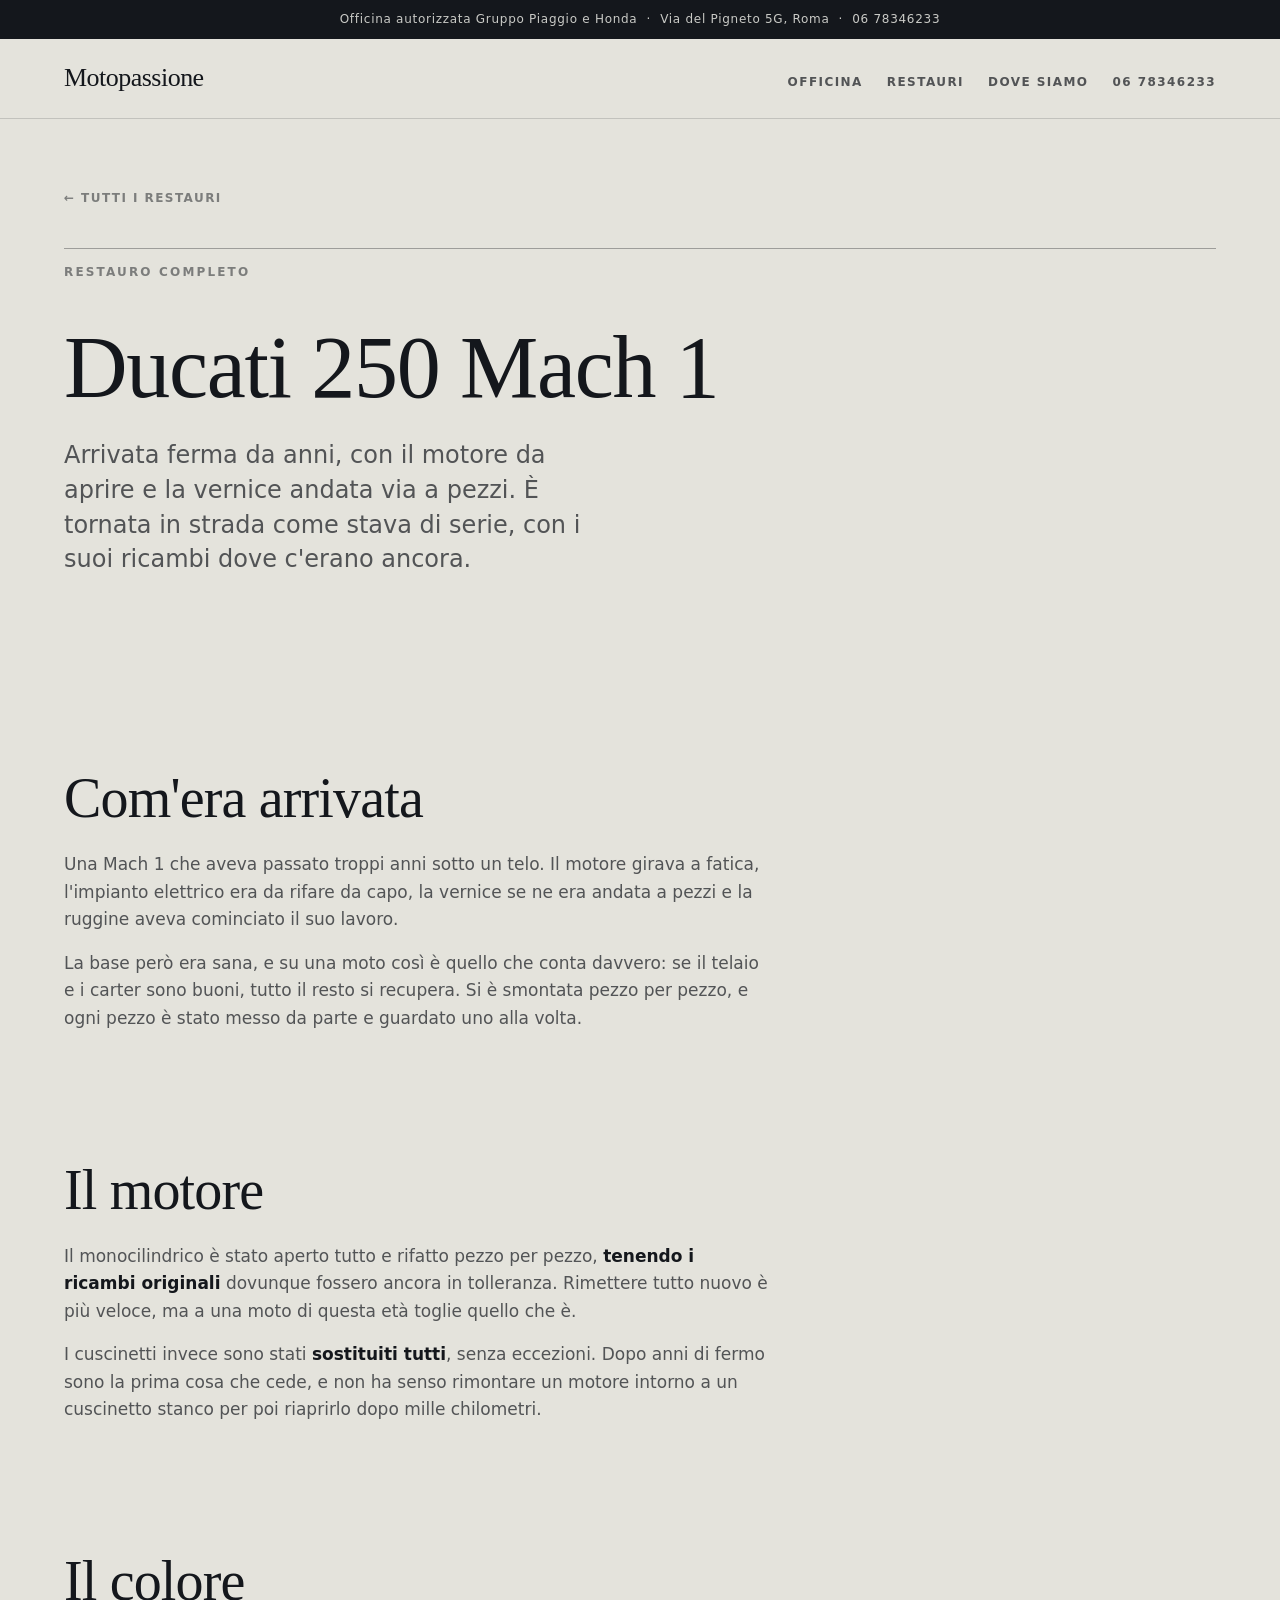
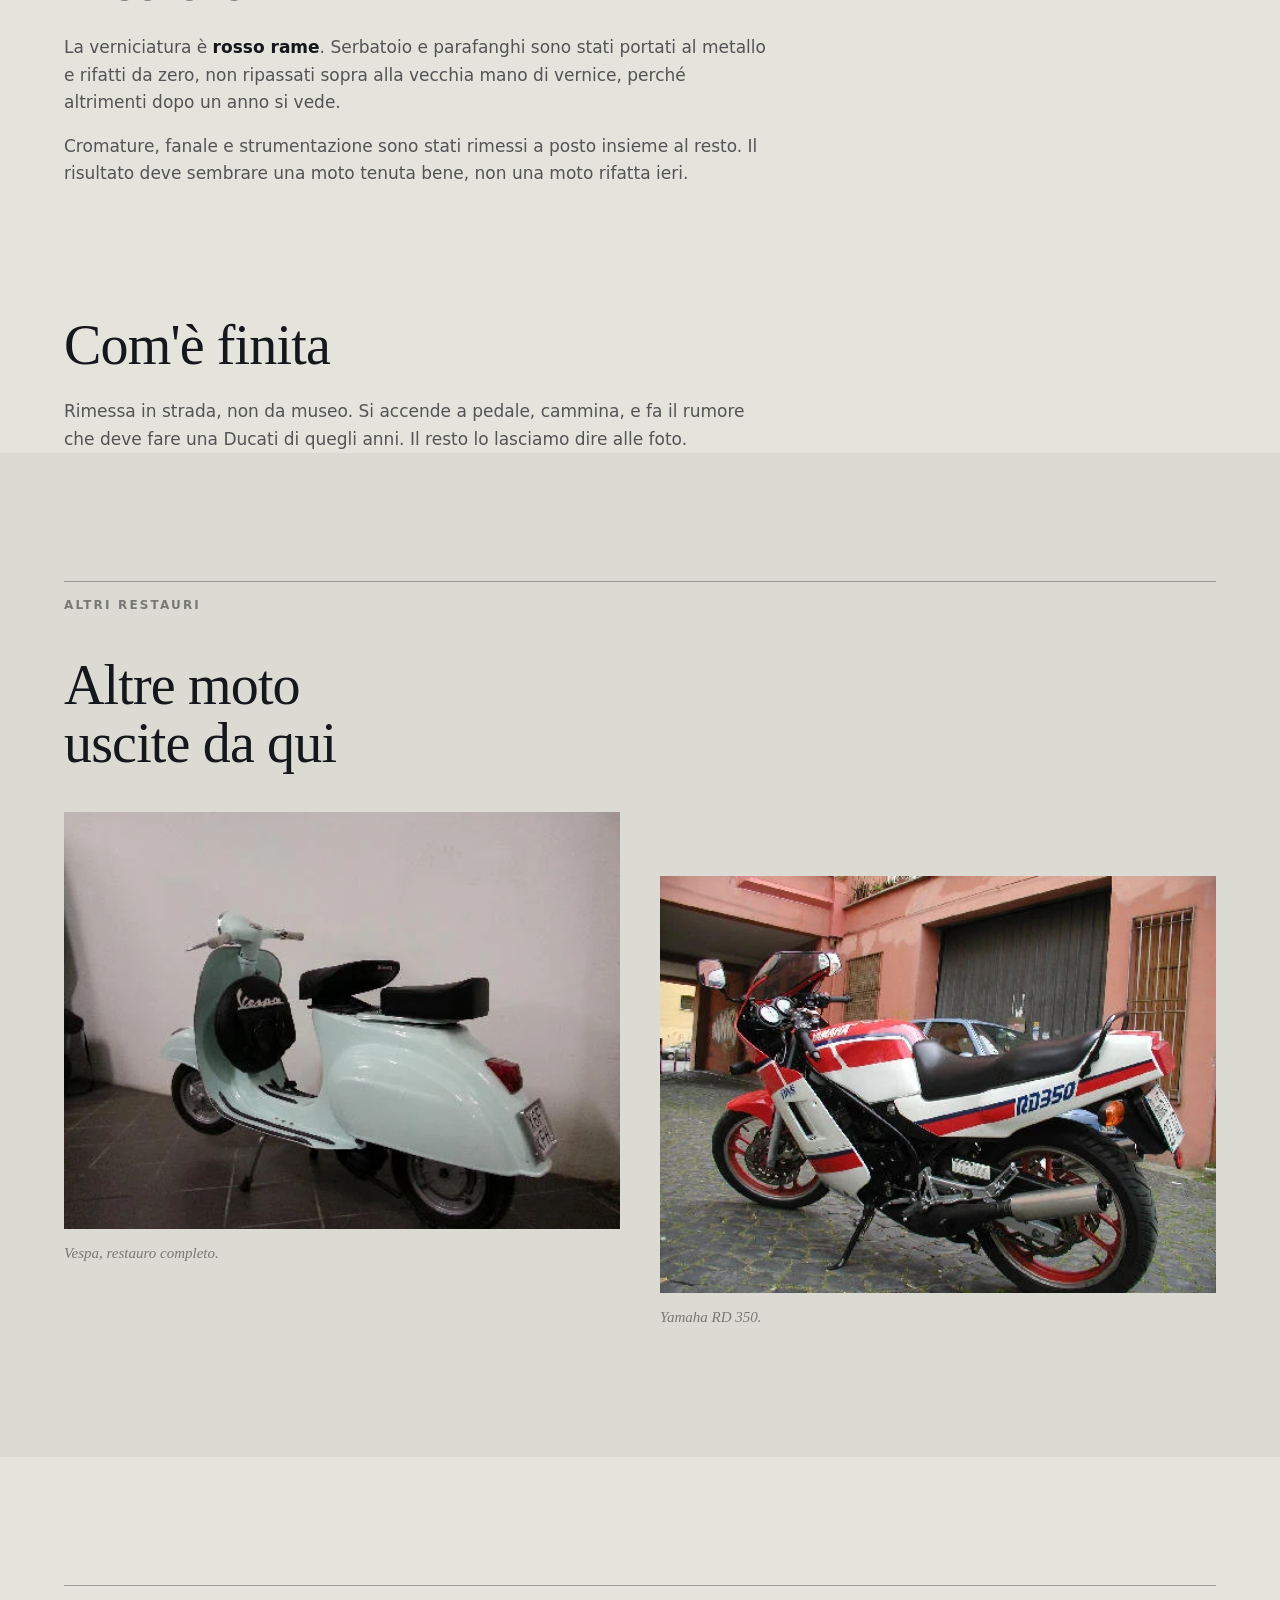
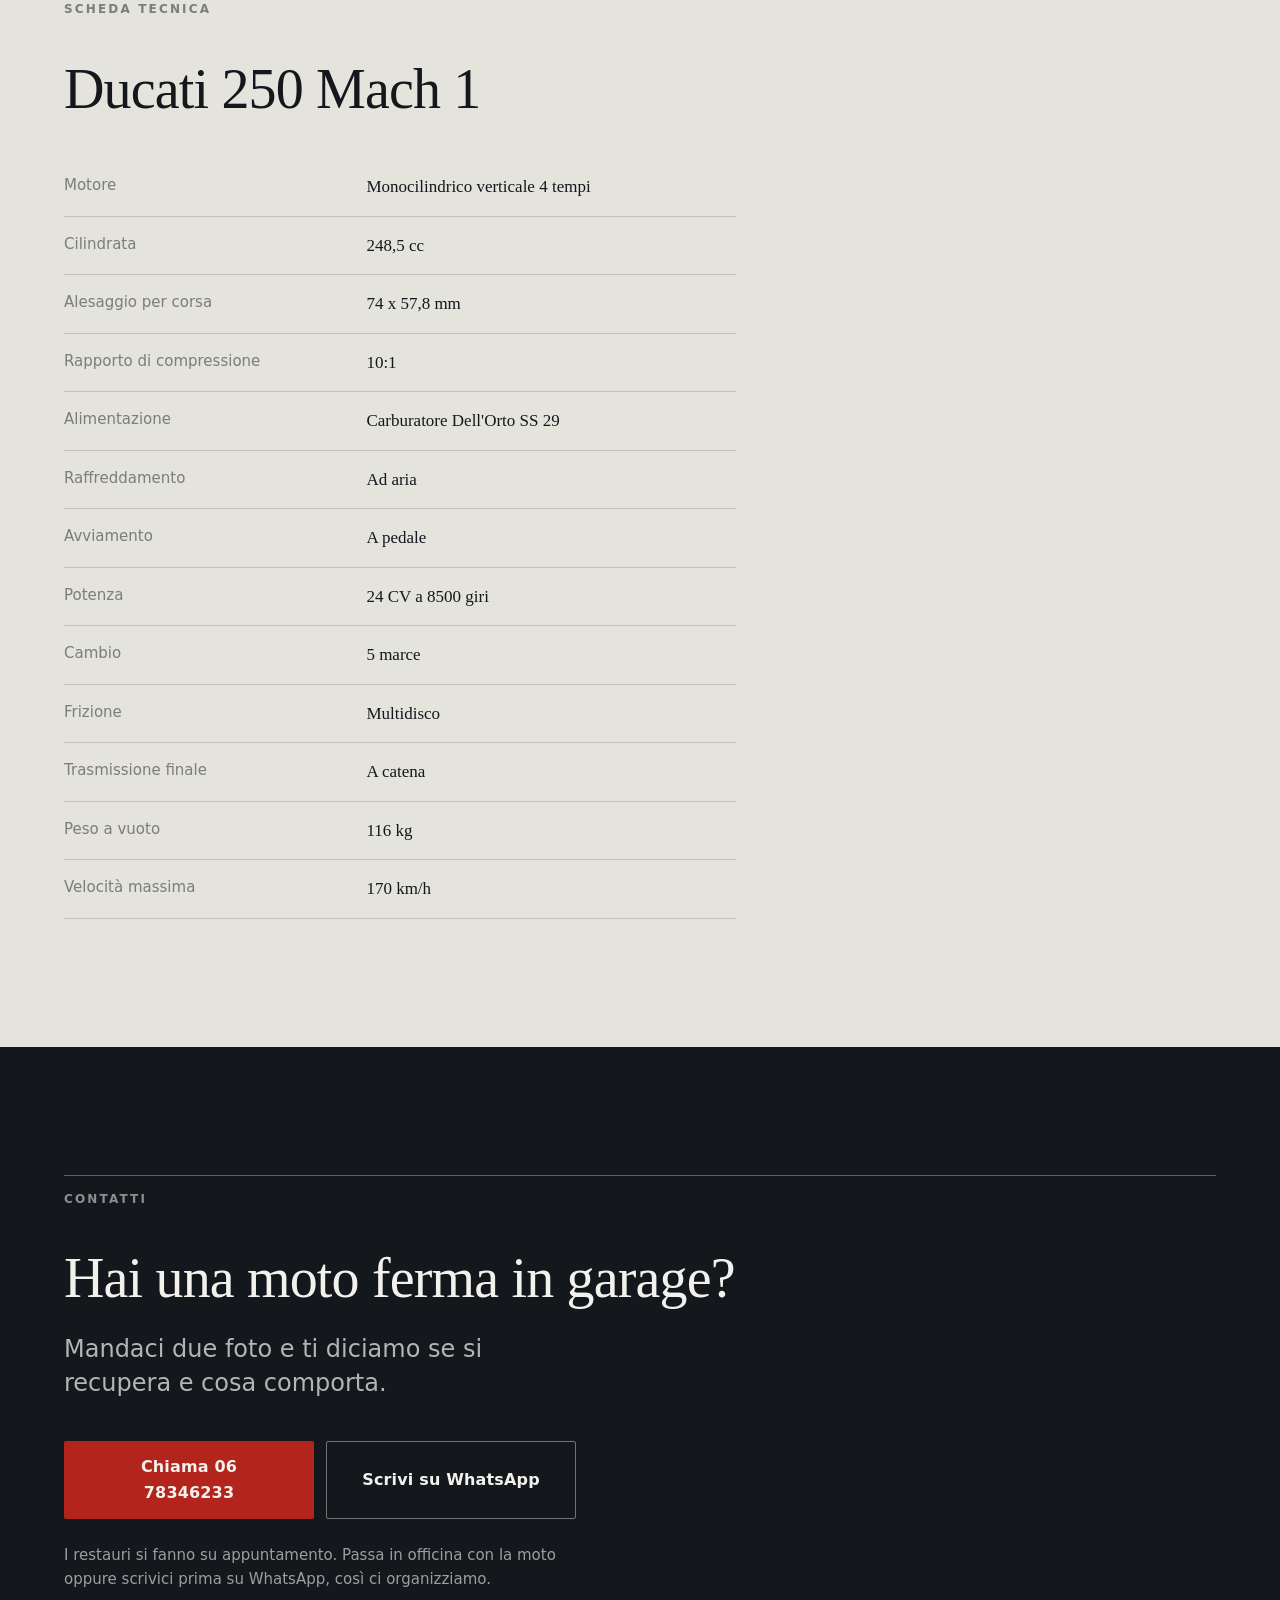
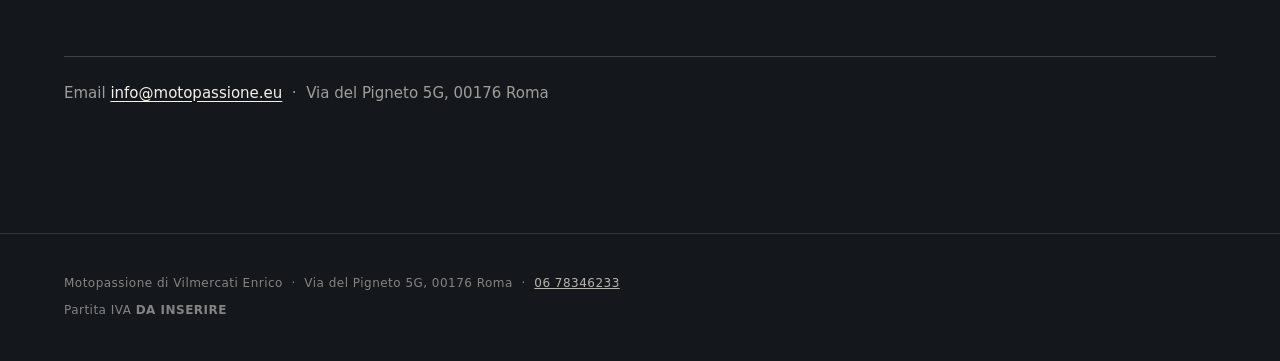
==== restauri/ducati-250-match1.html @ 59b384ed "Sito Motopassione: pagina principale e primo restauro Sostituisce il vecchio motopassione.eu. HTML e" ====
<!DOCTYPE html>
<html lang="it">
<!--
     ====================================================================
     PAGINA DI UN RESTAURO

     Per aggiungerne un'altra (Benelli 125 Sport, Yamaha RD 350, Vespa 50,
     Corsarino 50) si duplica questo file dentro la cartella restauri/,
     gli si dà un nome tipo benelli-125-sport.html, e si cambia solo:

       1. title, meta description e canonical qui sotto nella testa
       2. il nome della moto nel titolo h1 e nell'etichetta
       3. i testi dei capitoli
       4. i nomi dei file delle foto e i loro alt
       5. le righe della scheda tecnica in fondo
       6. il JSON-LD in fondo (nome e indirizzo della pagina)

     Struttura e stile non si toccano: sta tutto in ../style.css.
     Poi si aggiunge il link alla nuova pagina dentro index.html,
     nella sezione "Restauro moto d'epoca".
     ====================================================================
-->
<head>
<meta charset="utf-8">
<meta name="viewport" content="width=device-width, initial-scale=1">

<title>Restauro Ducati 250 Mach 1 | Motopassione Roma</title>
<meta name="description" content="Il restauro completo di una Ducati 250 Mach 1: motore rifatto con i ricambi originali, tutti i cuscinetti sostituiti, verniciatura rosso rame. Restauro moto d'epoca a Roma, al Pigneto.">

<link rel="canonical" href="https://motopassione.eu/restauri/ducati-250-match1.html">
<meta name="theme-color" content="#14171c">

<meta property="og:type" content="article">
<meta property="og:locale" content="it_IT">
<meta property="og:site_name" content="Motopassione">
<meta property="og:title" content="Restauro Ducati 250 Mach 1">
<meta property="og:description" content="Motore rifatto con i ricambi originali, tutti i cuscinetti sostituiti, verniciatura rosso rame. Restauro moto d'epoca a Roma.">
<meta property="og:url" content="https://motopassione.eu/restauri/ducati-250-match1.html">
<meta property="og:image" content="https://motopassione.eu/img/ducati-250-mach1-completa.webp">
<meta name="twitter:card" content="summary_large_image">

<link rel="stylesheet" href="../style.css">
</head>

<body>

<a class="salta" href="#contenuto">Vai al contenuto</a>

<div class="fascia">
  <span class="estesa">Officina autorizzata Gruppo Piaggio e Honda &nbsp;&middot;&nbsp; </span>Via del Pigneto 5G, Roma &nbsp;&middot;&nbsp; <a href="tel:+390678346233">06 78346233</a>
</div>

<header class="testata">
  <div class="wrap">
    <a class="marchio" href="../index.html">Motopassione</a>
    <nav class="nav" aria-label="Navigazione principale">
      <a class="nav-officina" href="../index.html#officina">Officina</a>
      <a href="../index.html#restauro">Restauri</a>
      <a href="../index.html#dove">Dove siamo</a>
      <a class="nav-tel" href="tel:+390678346233">06 78346233</a>
    </nav>
  </div>
</header>

<main id="contenuto">

  <!-- =================================================================
       APERTURA
       ================================================================= -->
  <div class="wrap restauro-testata">
    <a class="torna" href="../index.html#restauro">&larr; Tutti i restauri</a>
    <p class="etichetta">Restauro completo</p>
    <h1>Ducati 250 Mach 1</h1>
    <p class="lead dopo-titolo">Arrivata ferma da anni, con il motore da aprire e la vernice andata via a pezzi. È tornata in strada come stava di serie, con i suoi ricambi dove c'erano ancora.</p>
  </div>

  <!-- POSTO PER LA FOTO DI APERTURA DELLA DUCATI.
       Quando arriva lo scatto della moto finita, salvarlo come
       img/ducati-250-mach1-completa.webp e togliere i commenti qui sotto.

  <figure class="foto-piena">
    <img src="../img/ducati-250-mach1-completa.webp"
         width="1600" height="1067"
         alt="Ducati 250 Mach 1 restaurata, verniciata rosso rame, vista di tre quarti"
         fetchpriority="high" decoding="async">
  </figure>
  -->


  <!-- POSTO PER IL PRIMA E DOPO DELLA DUCATI.
       Servono due foto, img/ducati-250-mach1-prima-1.webp e
       img/ducati-250-mach1-lato.webp. Poi si tolgono i commenti.

  <!-- =================================================================
       PRIMA E DOPO
       ================================================================= - ->
  <section class="sezione">
    <div class="wrap">

      <p class="etichetta">Prima e dopo</p>

      <div class="confronto">
        <figure>
          <img src="../img/ducati-250-mach1-prima-1.webp"
               width="1200" height="900"
               alt="La Ducati 250 Mach 1 come è arrivata in officina, sporca e senza vernice"
               loading="lazy" decoding="async">
          <figcaption>Come è arrivata</figcaption>
        </figure>
        <figure>
          <img src="../img/ducati-250-mach1-lato.webp"
               width="1200" height="900"
               alt="La Ducati 250 Mach 1 restaurata, vista di lato"
               loading="lazy" decoding="async">
          <figcaption>Come è tornata</figcaption>
        </figure>
      </div>

    </div>
  </section>


  -->


  <!-- =================================================================
       CAPITOLI DEL RACCONTO
       Ogni capitolo è un titolo, due paragrafi e le foto.
       Se ne aggiungono e si tolgono liberamente.
       ================================================================= -->

  <section class="capitolo">
    <div class="wrap">
      <h2>Com'era arrivata</h2>
      <div class="prosa misura-l dopo-titolo">
        <p>Una Mach 1 che aveva passato troppi anni sotto un telo. Il motore girava a fatica, l'impianto elettrico era da rifare da capo, la vernice se ne era andata a pezzi e la ruggine aveva cominciato il suo lavoro.</p>
        <p>La base però era sana, e su una moto così è quello che conta davvero: se il telaio e i carter sono buoni, tutto il resto si recupera. Si è smontata pezzo per pezzo, e ogni pezzo è stato messo da parte e guardato uno alla volta.</p>
      </div>

      <!-- Qui vanno due foto dello smontaggio, quando ci sono:
           img/ducati-250-mach1-prima-2.webp e
           img/ducati-250-mach1-motore-smontato.webp -->
    </div>
  </section>


  <section class="capitolo">
    <div class="wrap">
      <h2>Il motore</h2>
      <div class="prosa misura-l dopo-titolo">
        <p>Il monocilindrico è stato aperto tutto e rifatto pezzo per pezzo, <strong>tenendo i ricambi originali</strong> dovunque fossero ancora in tolleranza. Rimettere tutto nuovo è più veloce, ma a una moto di questa età toglie quello che è.</p>
        <p>I cuscinetti invece sono stati <strong>sostituiti tutti</strong>, senza eccezioni. Dopo anni di fermo sono la prima cosa che cede, e non ha senso rimontare un motore intorno a un cuscinetto stanco per poi riaprirlo dopo mille chilometri.</p>
      </div>
    </div>

    <!-- Qui va la foto del motore rimontato:
         img/ducati-250-mach1-motore.webp -->
  </section>


  <section class="capitolo">
    <div class="wrap">
      <h2>Il colore</h2>
      <div class="prosa misura-l dopo-titolo">
        <p>La verniciatura è <strong>rosso rame</strong>. Serbatoio e parafanghi sono stati portati al metallo e rifatti da zero, non ripassati sopra alla vecchia mano di vernice, perché altrimenti dopo un anno si vede.</p>
        <p>Cromature, fanale e strumentazione sono stati rimessi a posto insieme al resto. Il risultato deve sembrare una moto tenuta bene, non una moto rifatta ieri.</p>
      </div>

      <!-- Qui vanno le foto del serbatoio e del fanale:
           img/ducati-250-mach1-serbatoio.webp e
           img/ducati-250-mach1-dettaglio.webp -->
    </div>
  </section>


  <section class="capitolo">
    <div class="wrap">
      <h2>Com'è finita</h2>
      <div class="prosa misura-l dopo-titolo">
        <p>Rimessa in strada, non da museo. Si accende a pedale, cammina, e fa il rumore che deve fare una Ducati di quegli anni. Il resto lo lasciamo dire alle foto.</p>
      </div>
    </div>
  </section>


  <!-- =================================================================
       ALTRI RESTAURI
       Foto vere di altri lavori usciti dall'officina. Quando le pagine
       degli altri restauri esistono, basta linkare le foto.
       ================================================================= -->
  <section class="sezione sezione-alta">
    <div class="wrap">

      <p class="etichetta">Altri restauri</p>
      <h2>Altre moto<br>uscite da qui</h2>

      <div class="coppia">
        <figure>
          <img src="../img/vespa-restaurata.webp"
               width="480" height="360"
               alt="Vespa d'epoca restaurata, verniciata verde chiaro"
               loading="lazy" decoding="async">
          <figcaption class="didascalia">Vespa, restauro completo.</figcaption>
        </figure>
        <figure>
          <img src="../img/yamaha-rd-350.webp"
               width="480" height="360"
               alt="Yamaha RD 350 con la livrea rossa e bianca, parcheggiata davanti all'officina"
               loading="lazy" decoding="async">
          <figcaption class="didascalia">Yamaha RD 350.</figcaption>
        </figure>
      </div>

    </div>
  </section>


  <!-- =================================================================
       SCHEDA TECNICA
       Va in fondo apposta: prima si guardano le foto e si legge il lavoro.
       ================================================================= -->
  <section class="sezione">
    <div class="wrap">

      <p class="etichetta">Scheda tecnica</p>
      <h2>Ducati 250 Mach 1</h2>

      <table class="scheda">
        <tbody>
          <tr><th scope="row">Motore</th>                  <td>Monocilindrico verticale 4 tempi</td></tr>
          <tr><th scope="row">Cilindrata</th>              <td>248,5 cc</td></tr>
          <tr><th scope="row">Alesaggio per corsa</th>     <td>74 x 57,8 mm</td></tr>
          <tr><th scope="row">Rapporto di compressione</th><td>10:1</td></tr>
          <tr><th scope="row">Alimentazione</th>           <td>Carburatore Dell'Orto SS 29</td></tr>
          <tr><th scope="row">Raffreddamento</th>          <td>Ad aria</td></tr>
          <tr><th scope="row">Avviamento</th>              <td>A pedale</td></tr>
          <tr><th scope="row">Potenza</th>                 <td>24 CV a 8500 giri</td></tr>
          <tr><th scope="row">Cambio</th>                  <td>5 marce</td></tr>
          <tr><th scope="row">Frizione</th>                <td>Multidisco</td></tr>
          <tr><th scope="row">Trasmissione finale</th>     <td>A catena</td></tr>
          <tr><th scope="row">Peso a vuoto</th>            <td>116 kg</td></tr>
          <tr><th scope="row">Velocità massima</th>        <td>170 km/h</td></tr>
        </tbody>
      </table>

    </div>
  </section>


  <!-- =================================================================
       CONTATTI
       ================================================================= -->
  <section class="sezione contatti su-scuro">
    <div class="wrap">

      <p class="etichetta">Contatti</p>
      <h2>Hai una moto ferma in garage?</h2>
      <p class="lead dopo-titolo">Mandaci due foto e ti diciamo se si recupera e cosa comporta.</p>

      <div class="bottoni">
        <a class="btn btn-rosso" href="tel:+390678346233">Chiama 06 78346233</a>
        <a class="btn btn-linea" href="https://wa.me/393802871500?text=Ciao%2C%20vi%20scrivo%20per%20un%20restauro." target="_blank" rel="noopener">Scrivi su WhatsApp</a>
      </div>

      <p class="sottotesto">I restauri si fanno su appuntamento. Passa in officina con la moto oppure scrivici prima su WhatsApp, così ci organizziamo.</p>

      <p class="altri-contatti">
        Email <a href="mailto:info@motopassione.eu">info@motopassione.eu</a>
        &nbsp;&middot;&nbsp;
        Via del Pigneto 5G, 00176 Roma
      </p>

    </div>
  </section>

</main>


<footer class="piede">
  <div class="wrap">
    <p>Motopassione di Vilmercati Enrico &nbsp;&middot;&nbsp; Via del Pigneto 5G, 00176 Roma &nbsp;&middot;&nbsp; <a href="tel:+390678346233">06 78346233</a></p>
    <!-- SEGNAPOSTO: inserire la partita IVA reale -->
    <p>Partita IVA <strong>DA INSERIRE</strong></p>
  </div>
</footer>


<div class="barra-contatti">
  <a class="b-chiama" href="tel:+390678346233">Chiama</a>
  <a class="b-wa" href="https://wa.me/393802871500?text=Ciao%2C%20vi%20scrivo%20per%20un%20restauro." target="_blank" rel="noopener">WhatsApp</a>
</div>


<script type="application/ld+json">
{
  "@context": "https://schema.org",
  "@type": "BreadcrumbList",
  "itemListElement": [
    { "@type": "ListItem", "position": 1, "name": "Motopassione", "item": "https://motopassione.eu/" },
    { "@type": "ListItem", "position": 2, "name": "Restauri", "item": "https://motopassione.eu/#restauro" },
    { "@type": "ListItem", "position": 3, "name": "Ducati 250 Mach 1" }
  ]
}
</script>

<script type="application/ld+json">
{
  "@context": "https://schema.org",
  "@type": "Article",
  "headline": "Restauro Ducati 250 Mach 1",
  "description": "Il restauro completo di una Ducati 250 Mach 1: motore rifatto con i ricambi originali, tutti i cuscinetti sostituiti, verniciatura rosso rame.",
  "image": "https://motopassione.eu/img/ducati-250-mach1-completa.webp",
  "mainEntityOfPage": "https://motopassione.eu/restauri/ducati-250-match1.html",
  "author": {
    "@type": "Organization",
    "name": "Motopassione",
    "@id": "https://motopassione.eu/#officina"
  },
  "publisher": {
    "@type": "Organization",
    "name": "Motopassione",
    "@id": "https://motopassione.eu/#officina"
  }
}
</script>

</body>
</html>
---- style.css ----
/* =========================================================================
   Motopassione - foglio di stile unico
   Officina moto, via del Pigneto 5G, Roma

   Impostazione grafica: fondo carta, inchiostro scuro, titoli in graziato,
   un solo rosso usato con parsimonia. Le foto comandano, il testo sta
   composto sotto. Righine sottili al posto delle cornici.

   Indice:
     1.  Variabili                       <- si cambia quasi tutto da qui
     2.  Base
     3.  Tipografia
     4.  Impaginazione
     5.  Fascia informativa e testata
     6.  Pulsanti e barra contatti
     7.  Apertura
     8.  Cosa facciamo
     9.  Restauro e foto
    10.  Dal 1983
    11.  Dove siamo
    12.  Contatti (blocco scuro)
    13.  Piede pagina
    14.  Pagina restauro
    15.  Segnaposto e utilita

   Mobile first: le regole base valgono per il telefono, i @media
   aggiungono roba solo dagli schermi larghi in su.
   ========================================================================= */


/* =========================================================================
   1. VARIABILI
   ========================================================================= */

:root {

  /* --- colori ---------------------------------------------------------- */
  --carta:        #e4e3dc;              /* fondo pagina, carta calda */
  --carta-2:      #dcdbd3;              /* fondo delle sezioni staccate */
  --carta-viva:   #f2f1ec;              /* testo chiaro sui fondi scuri */
  --inchiostro:   #14171c;              /* nero morbido, non nero pieno */
  --ink-70:       rgba(20, 23, 28, 0.70);  /* testo secondario */
  --ink-50:       rgba(20, 23, 28, 0.50);  /* didascalie */
  --riga:         rgba(20, 23, 28, 0.16); /* righine sottili */
  --riga-scura:   rgba(20, 23, 28, 0.34); /* righine in evidenza */
  --rosso:        #b3241c;              /* unico accento */
  --giallo:       #8a6a12;              /* solo per i segnaposto */

  /* --- caratteri ------------------------------------------------------- */
  /* Nessun font scaricato da fuori: si usa il graziato di sistema per i
     titoli (New York su Apple, Georgia su Windows) e il bastone di sistema
     per il testo corrente. Zero richieste, zero cookie. */
  --serif: ui-serif, "New York", Georgia, "Times New Roman", serif;
  --sans:  system-ui, -apple-system, "Segoe UI", Roboto, Helvetica, Arial, sans-serif;

  --t-corpo:    1.0625rem;
  --t-piccolo:  0.9375rem;
  --t-micro:    0.75rem;
  --t-lead:     clamp(1.1875rem, 4.2vw, 1.5rem);
  --t-h3:       clamp(1.25rem, 4vw, 1.5rem);
  --t-h2:       clamp(2rem, 7.4vw, 3.5rem);
  --t-h1:       clamp(2.5rem, 11.5vw, 5.5rem);

  /* --- spazi ----------------------------------------------------------- */
  --sp-xs:  0.5rem;
  --sp-s:   1rem;
  --sp-m:   1.5rem;
  --sp-l:   2.5rem;
  --sp-xl:  4rem;
  --sezione: clamp(4rem, 11vw, 8rem);

  /* --- misure ---------------------------------------------------------- */
  --larghezza:  72rem;
  --stretto:    36rem;
  --margine:    1.375rem;
  --raggio:     2px;
  --barra:      4.25rem;   /* barra contatti in fondo, solo telefono */
}


/* =========================================================================
   2. BASE
   ========================================================================= */

*, *::before, *::after { box-sizing: border-box; }

html {
  background: var(--carta);
  -webkit-text-size-adjust: 100%;
}

@media (prefers-reduced-motion: no-preference) {
  html { scroll-behavior: smooth; }
}

body {
  margin: 0;
  background: var(--carta);
  color: var(--inchiostro);
  font-family: var(--sans);
  font-size: var(--t-corpo);
  line-height: 1.62;
  -webkit-font-smoothing: antialiased;
  overflow-x: hidden;
  padding-bottom: calc(var(--barra) + env(safe-area-inset-bottom, 0px));
}

img {
  display: block;
  max-width: 100%;
  height: auto;
}

a { color: inherit; }

:where(h1, h2, h3, p, ul, ol, figure, table) { margin: 0; }

:focus-visible {
  outline: 2px solid var(--rosso);
  outline-offset: 3px;
}

:target { scroll-margin-top: var(--sp-l); }


/* =========================================================================
   3. TIPOGRAFIA
   ========================================================================= */

h1, h2 {
  font-family: var(--serif);
  font-weight: 400;              /* il graziato regge da solo, niente grassetto */
  line-height: 1.04;
  letter-spacing: -0.015em;
  text-wrap: balance;
}

h1 { font-size: var(--t-h1); }
h2 { font-size: var(--t-h2); }

h3 {
  font-family: var(--serif);
  font-weight: 400;
  font-size: var(--t-h3);
  line-height: 1.2;
  letter-spacing: -0.01em;
}

p { text-wrap: pretty; }

/* Etichetta di sezione: sta appoggiata su una righina, in alto.
   Volutamente non rossa: il rosso serve solo per chiamare e per il resto
   sta zitto. */
.etichetta {
  display: block;
  padding-top: 0.875rem;
  border-top: 1px solid var(--riga-scura);
  margin-bottom: var(--sp-l);
  font-size: var(--t-micro);
  font-weight: 600;
  letter-spacing: 0.18em;
  text-transform: uppercase;
  color: var(--ink-50);
}

.lead {
  font-size: var(--t-lead);
  line-height: 1.45;
  color: var(--ink-70);
}

.lead strong {
  color: var(--inchiostro);
  font-weight: 600;
}

.testo-soft { color: var(--ink-70); }

.misura   { max-width: var(--stretto); }
.misura-l { max-width: 44rem; }

.prosa > * + * { margin-top: var(--sp-s); }
.prosa strong { font-weight: 600; color: var(--inchiostro); }


/* =========================================================================
   4. IMPAGINAZIONE
   ========================================================================= */

.wrap {
  width: min(100% - (var(--margine) * 2), var(--larghezza));
  margin-inline: auto;
}

.sezione { padding-block: var(--sezione); }

.sezione-alta { background: var(--carta-2); }

.salta { position: absolute; left: -9999px; }
.salta:focus {
  left: var(--sp-s);
  top: var(--sp-s);
  z-index: 100;
  padding: 0.75rem 1rem;
  background: var(--inchiostro);
  color: var(--carta-viva);
}


/* =========================================================================
   5. FASCIA INFORMATIVA E TESTATA
   ========================================================================= */

/* Striscia scura in cima: dice subito dove siamo, che e' la cosa che
   cerca chi arriva da Google Maps. */
.fascia {
  background: var(--inchiostro);
  color: rgba(242, 241, 236, 0.82);
  font-size: var(--t-micro);
  letter-spacing: 0.06em;
  text-align: center;
  padding-block: 0.625rem;
}

.fascia a { text-decoration: none; }
.fascia a:hover { color: var(--carta-viva); }

/* la parte lunga della fascia sparisce sul telefono */
.fascia .estesa { display: none; }

@media (min-width: 48em) {
  .fascia .estesa { display: inline; }
}

.testata { border-bottom: 1px solid var(--riga); }

.testata .wrap {
  display: flex;
  align-items: baseline;
  justify-content: space-between;
  gap: var(--sp-s);
  padding-block: 1.125rem;
}

.marchio {
  font-family: var(--serif);
  font-size: 1.375rem;
  font-weight: 400;
  letter-spacing: -0.02em;
  text-decoration: none;
  white-space: nowrap;
}

.nav {
  display: flex;
  align-items: baseline;
  gap: 1.125rem;
  font-size: var(--t-micro);
  font-weight: 600;
  letter-spacing: 0.12em;
  text-transform: uppercase;
}

.nav a {
  text-decoration: none;
  color: var(--ink-70);
}
.nav a:hover { color: var(--inchiostro); }

.nav-tel { display: none; }

@media (min-width: 48em) {
  .marchio { font-size: 1.625rem; }
  .nav { gap: var(--sp-m); }
  .nav-tel {
    display: inline;
    color: var(--inchiostro);
    white-space: nowrap;
  }
  .nav-tel:hover { color: var(--rosso); }
}


/* =========================================================================
   6. PULSANTI E BARRA CONTATTI
   ========================================================================= */

.bottoni {
  display: flex;
  flex-wrap: wrap;
  gap: 0.75rem;
}

.btn {
  display: inline-flex;
  align-items: center;
  justify-content: center;
  min-height: 3.5rem;
  padding: 0.75rem 1.75rem;
  border: 1px solid transparent;
  border-radius: var(--raggio);
  font-family: var(--sans);
  font-size: 1rem;
  font-weight: 600;
  letter-spacing: 0.01em;
  text-decoration: none;
  text-align: center;
}

.bottoni > .btn { flex: 1 1 13rem; }

.btn-rosso {
  background: var(--rosso);
  color: var(--carta-viva);
}
.btn-rosso:hover { background: #971d16; }

.btn-linea {
  border-color: var(--riga-scura);
  color: var(--inchiostro);
}
.btn-linea:hover { border-color: var(--inchiostro); }

/* sui fondi scuri i pulsanti in linea si schiariscono */
.su-scuro .btn-linea {
  border-color: rgba(242, 241, 236, 0.42);
  color: var(--carta-viva);
}
.su-scuro .btn-linea:hover { border-color: var(--carta-viva); }

/* --- barra fissa in fondo, solo telefono ------------------------------- */

.barra-contatti {
  position: fixed;
  left: 0;
  right: 0;
  bottom: 0;
  z-index: 60;
  display: grid;
  grid-template-columns: 1fr 1fr;
  padding-bottom: env(safe-area-inset-bottom, 0px);
}

.barra-contatti a {
  display: flex;
  align-items: center;
  justify-content: center;
  min-height: var(--barra);
  font-size: 1.0625rem;
  font-weight: 600;
  letter-spacing: 0.02em;
  text-decoration: none;
}

.barra-contatti .b-chiama {
  background: var(--rosso);
  color: var(--carta-viva);
}

.barra-contatti .b-wa {
  background: var(--inchiostro);
  color: var(--carta-viva);
}

@media (min-width: 48em) {
  body { padding-bottom: 0; }
  .barra-contatti { display: none; }
}


/* =========================================================================
   7. APERTURA
   ========================================================================= */

.hero-foto img {
  width: 100%;
  aspect-ratio: 4 / 3;   /* le foto originali sono 4:3, così non si ingrandiscono */
  object-fit: cover;
}

.hero-testo { padding-block: var(--sp-xl) var(--sezione); }

.hero-testo h1 { margin-bottom: var(--sp-m); }

.hero-testo .lead {
  max-width: 32rem;
  margin-bottom: var(--sp-l);
}

.hero-testo .bottoni { max-width: 32rem; }

@media (min-width: 48em) {
  .hero-foto img { aspect-ratio: 16 / 7; }

  /* da desktop il titolo sta a sinistra e i contatti a destra,
     appoggiati alla stessa righina */
  .hero-testo {
    display: grid;
    grid-template-columns: 1.35fr 1fr;
    gap: var(--sp-xl);
    align-items: end;
    padding-block: var(--sp-xl) var(--sezione);
  }
  .hero-testo .lead { margin-bottom: 0; }
}


/* =========================================================================
   8. COSA FACCIAMO
   ========================================================================= */

.lavori {
  margin-top: var(--sp-xl);
  border-top: 1px solid var(--riga);
}

.lavoro {
  display: grid;
  grid-template-columns: 2.5rem 1fr;
  gap: 0 var(--sp-s);
  padding-block: var(--sp-m);
  border-bottom: 1px solid var(--riga);
}

/* il numeretto in graziato a sinistra: e' quello che fa sembrare
   un indice e non una griglia di riquadri */
.lavoro .num {
  font-family: var(--serif);
  font-size: var(--t-piccolo);
  color: var(--ink-50);
  line-height: 1.7;
}

.lavoro h3 { margin-bottom: 0.25rem; }

.lavoro p {
  max-width: 34rem;
  color: var(--ink-70);
  font-size: var(--t-piccolo);
}

@media (min-width: 56em) {
  .lavoro {
    grid-template-columns: 3rem 16rem 1fr;
    align-items: baseline;
    gap: 0 var(--sp-l);
    padding-block: var(--sp-l);
  }
  .lavoro h3 { margin-bottom: 0; }
}

.marchi {
  margin-top: var(--sp-l);
  max-width: 44rem;
  font-size: var(--t-piccolo);
  color: var(--ink-70);
}
.marchi strong { color: var(--inchiostro); font-weight: 600; }


/* =========================================================================
   9. RESTAURO E FOTO
   ========================================================================= */

/* foto a tutta pagina, fuori dal contenitore */
.foto-piena img {
  width: 100%;
  aspect-ratio: 4 / 3;
  object-fit: cover;
}

@media (min-width: 48em) {
  .foto-piena img { aspect-ratio: 2 / 1; }
}

.didascalia {
  margin-top: 0.75rem;
  font-family: var(--serif);
  font-style: italic;
  font-size: var(--t-piccolo);
  color: var(--ink-50);
}

/* coppia di foto, la seconda scende un po' da desktop:
   e' la sfasatura che toglie l'aria da griglia automatica */
.coppia {
  display: grid;
  gap: var(--sp-m);
  margin-top: var(--sp-l);
}

.coppia figure { margin: 0; }

.coppia img {
  width: 100%;
  aspect-ratio: 4 / 3;
  object-fit: cover;
}

@media (min-width: 48em) {
  .coppia {
    grid-template-columns: 1fr 1fr;
    gap: var(--sp-l);
    align-items: start;
  }
  .coppia > *:nth-child(even) { margin-top: var(--sp-xl); }
}

.link-avanti {
  display: inline-block;
  margin-top: var(--sp-l);
  padding-bottom: 0.375rem;
  border-bottom: 1px solid var(--rosso);
  font-family: var(--serif);
  font-size: var(--t-lead);
  letter-spacing: -0.01em;
  text-decoration: none;
}
.link-avanti:hover { color: var(--rosso); }
.link-avanti .freccia { color: var(--rosso); }


/* =========================================================================
   10. DAL 1983
   ========================================================================= */

.storia { display: grid; gap: var(--sp-l); }

.storia img {
  width: 100%;
  aspect-ratio: 4 / 3;
  object-fit: cover;
}

@media (min-width: 48em) {
  .storia {
    grid-template-columns: 1fr 1fr;
    gap: var(--sp-xl);
    align-items: center;
  }
  .storia .storia-foto { order: -1; }   /* la foto va a sinistra */
}


/* =========================================================================
   11. DOVE SIAMO
   ========================================================================= */

.dove { display: grid; gap: var(--sp-l); }

.dove h3 {
  margin-bottom: var(--sp-xs);
  font-family: var(--sans);
  font-size: var(--t-micro);
  font-weight: 600;
  letter-spacing: 0.18em;
  text-transform: uppercase;
  color: var(--ink-50);
}

.indirizzo {
  font-family: var(--serif);
  font-size: var(--t-lead);
  line-height: 1.3;
  font-style: normal;
  letter-spacing: -0.01em;
}

.link-mappa {
  display: inline-block;
  margin-top: var(--sp-s);
  font-size: var(--t-piccolo);
  color: var(--rosso);
  text-underline-offset: 3px;
}

@media (min-width: 48em) {
  .dove { grid-template-columns: 1fr 1fr; gap: var(--sp-xl); }
}


/* =========================================================================
   12. CONTATTI (blocco scuro)
   ========================================================================= */

.contatti {
  background: var(--inchiostro);
  color: var(--carta-viva);
}

.contatti .etichetta {
  border-color: rgba(242, 241, 236, 0.34);
  color: rgba(242, 241, 236, 0.55);
}

.contatti .lead {
  max-width: 32rem;
  margin-bottom: var(--sp-l);
  color: rgba(242, 241, 236, 0.72);
}

.contatti .bottoni { max-width: 32rem; }

/* la riga di sottotesto sotto i pulsanti */
.sottotesto {
  max-width: 32rem;
  margin-top: var(--sp-m);
  font-size: var(--t-piccolo);
  color: rgba(242, 241, 236, 0.62);
}

.altri-contatti {
  margin-top: var(--sp-xl);
  padding-top: var(--sp-m);
  border-top: 1px solid rgba(242, 241, 236, 0.2);
  font-size: var(--t-piccolo);
  color: rgba(242, 241, 236, 0.62);
}
.altri-contatti a { color: var(--carta-viva); text-underline-offset: 3px; }


/* =========================================================================
   13. PIEDE PAGINA
   ========================================================================= */

.piede {
  background: var(--inchiostro);
  color: rgba(242, 241, 236, 0.5);
  padding-block: var(--sp-l);
  border-top: 1px solid rgba(242, 241, 236, 0.14);
  font-size: var(--t-micro);
  letter-spacing: 0.04em;
}

.piede .wrap { display: grid; gap: var(--sp-xs); }
.piede a { color: rgba(242, 241, 236, 0.72); }


/* =========================================================================
   14. PAGINA RESTAURO
   ========================================================================= */

.torna {
  display: inline-block;
  margin-bottom: var(--sp-l);
  font-size: var(--t-micro);
  font-weight: 600;
  letter-spacing: 0.12em;
  text-transform: uppercase;
  color: var(--ink-50);
  text-decoration: none;
}
.torna:hover { color: var(--inchiostro); }

.restauro-testata { padding-block: var(--sp-xl) var(--sp-xl); }
.restauro-testata h1 { margin-bottom: var(--sp-m); }
.restauro-testata .lead { max-width: 34rem; }

.capitolo { padding-block: var(--sezione) 0; }
.capitolo h2 { margin-bottom: var(--sp-m); }
.capitolo .prosa { color: var(--ink-70); }

/* prima e dopo */
.confronto {
  display: grid;
  gap: var(--sp-m);
  margin-top: var(--sp-l);
}

.confronto figure { margin: 0; }

.confronto img {
  width: 100%;
  aspect-ratio: 4 / 3;
  object-fit: cover;
}

.confronto figcaption {
  margin-top: 0.75rem;
  font-size: var(--t-micro);
  font-weight: 600;
  letter-spacing: 0.18em;
  text-transform: uppercase;
  color: var(--ink-50);
}

@media (min-width: 40em) {
  .confronto { grid-template-columns: 1fr 1fr; gap: var(--sp-l); }
}

/* --- scheda tecnica ---------------------------------------------------- */

.scheda {
  width: 100%;
  max-width: 42rem;
  margin-top: var(--sp-l);
  border-collapse: collapse;
  font-size: var(--t-piccolo);
}

.scheda th,
.scheda td {
  padding: 0.9375rem 0;
  text-align: left;
  vertical-align: top;
  border-bottom: 1px solid var(--riga);
}

.scheda th {
  width: 45%;
  padding-right: var(--sp-s);
  font-weight: 400;
  color: var(--ink-50);
}

.scheda td {
  font-family: var(--serif);
  font-size: 1.0625rem;
  font-variant-numeric: tabular-nums;
}


/* =========================================================================
   15. SEGNAPOSTO E UTILITA
   ========================================================================= */

/* Roba da compilare prima di pubblicare. Quando i dati ci sono,
   si cancella l'elemento e basta. */
.segnaposto {
  max-width: 32rem;
  padding: var(--sp-s) var(--sp-m);
  border-left: 3px solid var(--giallo);
  background: rgba(138, 106, 18, 0.09);
  font-size: var(--t-piccolo);
  color: var(--ink-70);
}
.segnaposto strong {
  display: block;
  color: var(--giallo);
  font-weight: 600;
}

.solo-lettori {
  position: absolute;
  width: 1px;
  height: 1px;
  overflow: hidden;
  clip-path: inset(50%);
  white-space: nowrap;
}


/* =========================================================================
   16. RITOCCHI E CLASSI DI SERVIZIO
   ========================================================================= */

/* un testo che segue subito un titolo */
.dopo-titolo { margin-top: var(--sp-m); }

/* Nel blocco "cosa facciamo" il numeretto, il titolo e la descrizione
   vanno messi a mano nella griglia, altrimenti la descrizione finisce
   sotto al numero. */
.lavoro .num { grid-column: 1; grid-row: 1; }
.lavoro h3   { grid-column: 2; grid-row: 1; }
.lavoro p    { grid-column: 2; grid-row: 2; }

@media (min-width: 56em) {
  .lavoro p { grid-column: 3; grid-row: 1; }
}

/* apertura: l'etichetta sta stretta sotto la foto */
.hero-testo .etichetta { margin-bottom: var(--sp-m); }

/* sezione restauro: testo, poi foto a tutta pagina, poi le altre foto */
.restauro-intro { margin-bottom: var(--sp-xl); }
.restauro-coda  { margin-top: var(--sp-m); }

/* sul telefono la testata sta su una riga sola */
@media (max-width: 47.9375em) {
  .marchio { font-size: 1.1875rem; }
  .nav { gap: 0.875rem; letter-spacing: 0.08em; }
  .nav-officina { display: none; }
}

/* nella pagina restauro le foto a tutta pagina vanno staccate dal testo */
.capitolo .foto-piena { margin-top: var(--sp-l); }
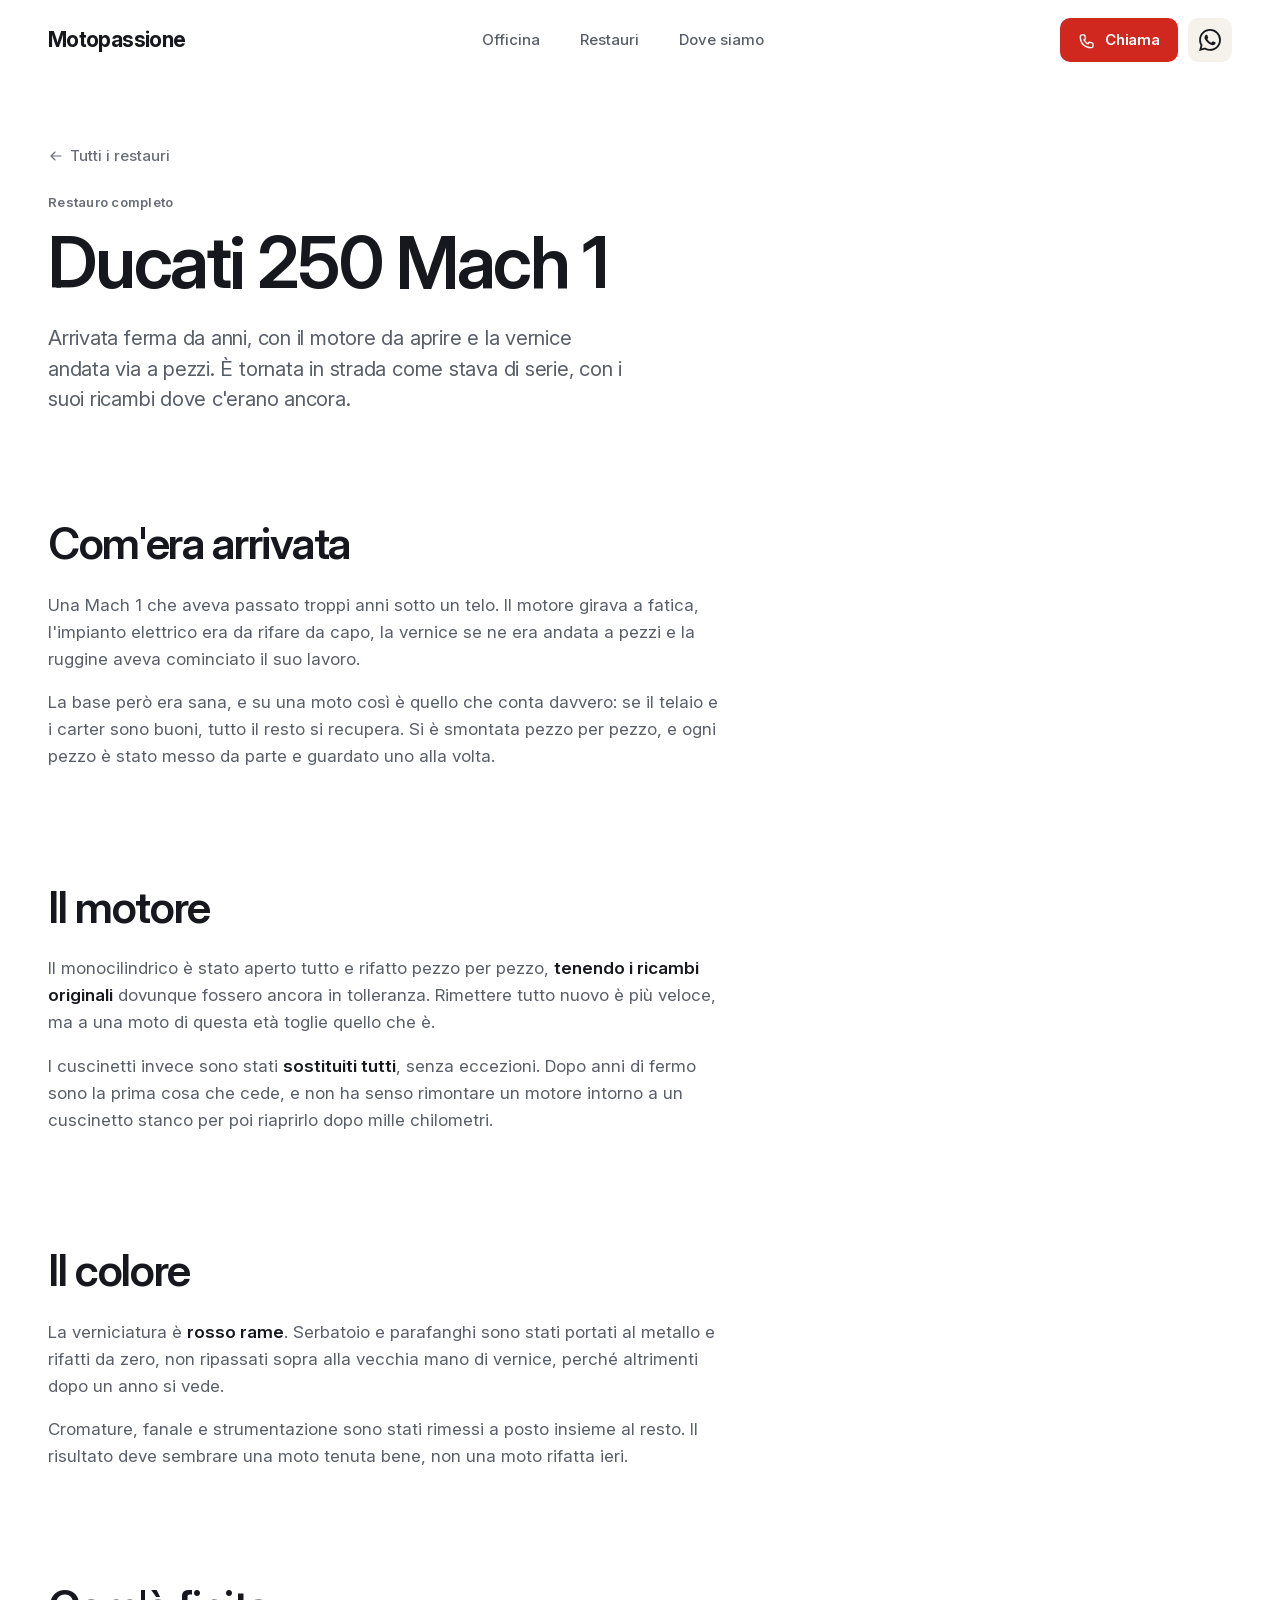
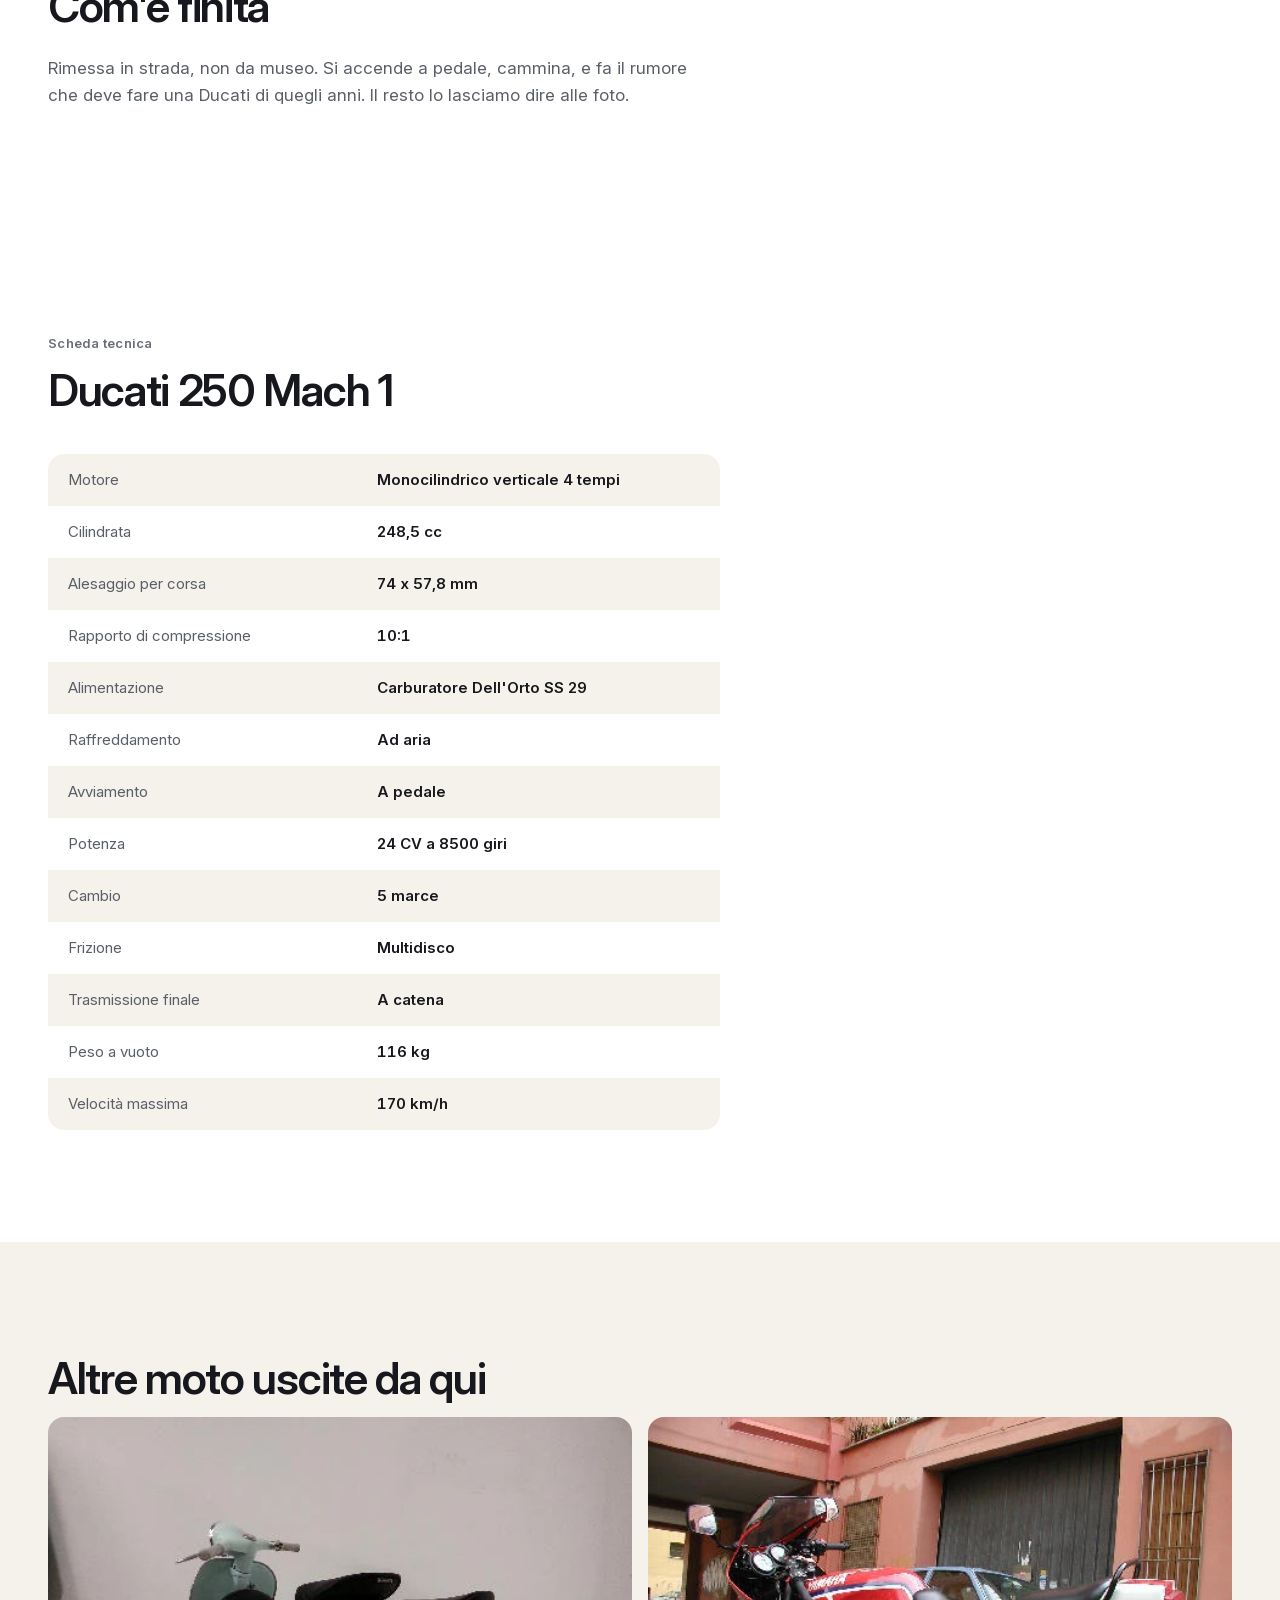
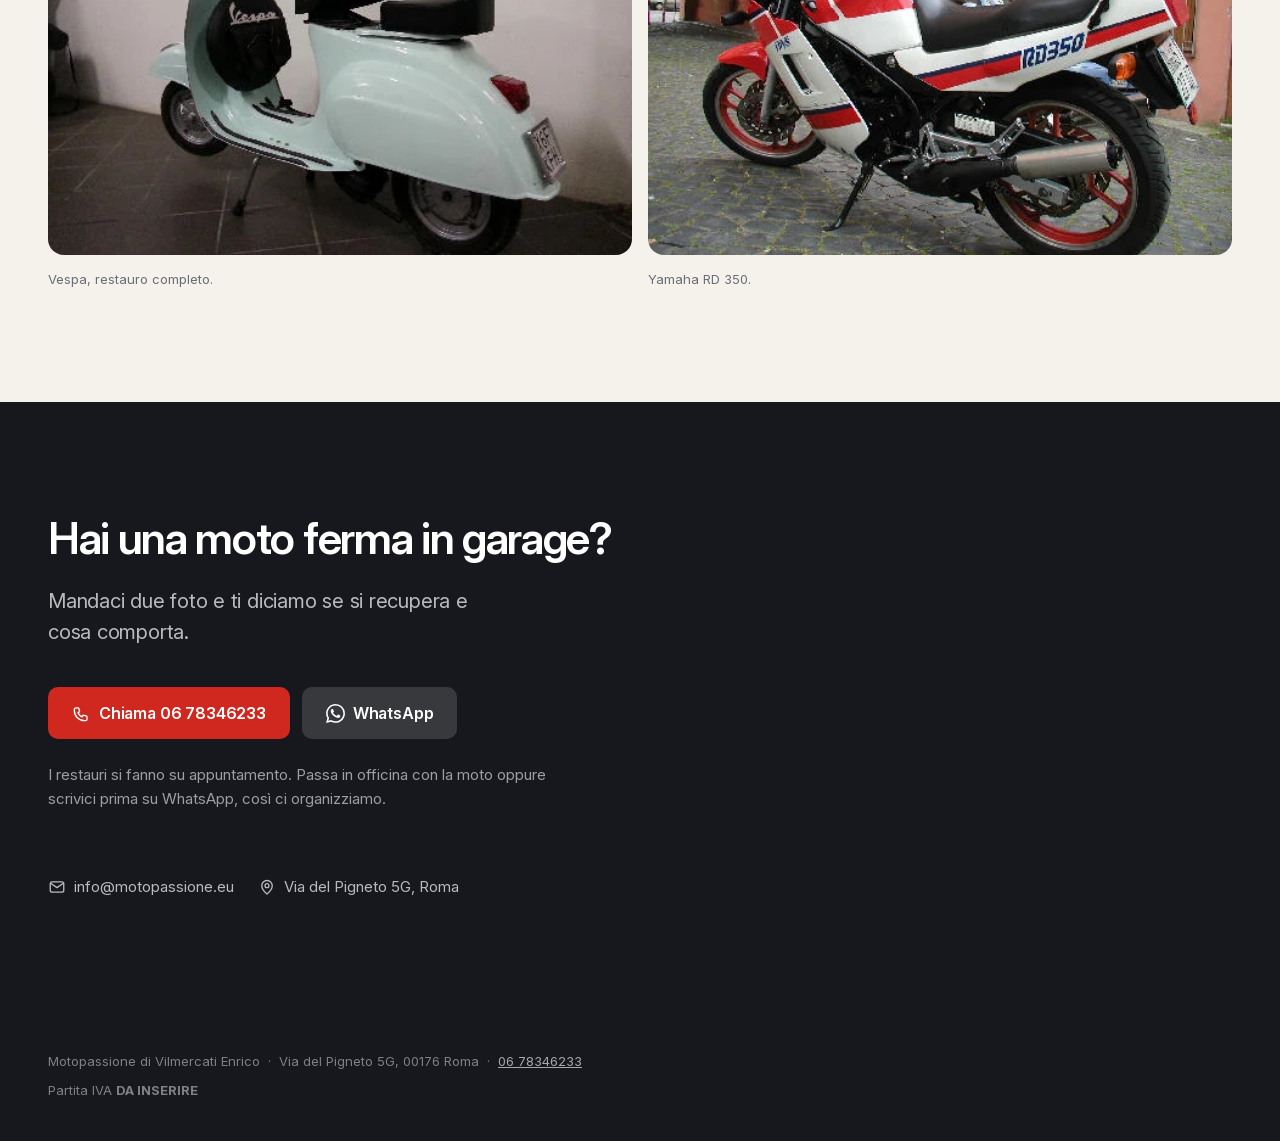
==== commit b46e8794: "Rifatto il design: Inter self-hosted, fondo bianco, sezioni beige, icone - carattere Inter variabile" ====
--- a/restauri/ducati-250-match1.html
+++ b/restauri/ducati-250-match1.html
@@ -15,9 +15,9 @@
        5. le righe della scheda tecnica in fondo
        6. il JSON-LD in fondo (nome e indirizzo della pagina)
 
-     Struttura e stile non si toccano: sta tutto in ../style.css.
-     Poi si aggiunge il link alla nuova pagina dentro index.html,
-     nella sezione "Restauro moto d'epoca".
+     Struttura e grafica non si toccano: sta tutto in ../style.css.
+     Poi si aggiunge il link alla pagina nuova dentro index.html,
+     nella sezione "Restauri".
      ====================================================================
 -->
 <head>
@@ -28,7 +28,9 @@
 <meta name="description" content="Il restauro completo di una Ducati 250 Mach 1: motore rifatto con i ricambi originali, tutti i cuscinetti sostituiti, verniciatura rosso rame. Restauro moto d'epoca a Roma, al Pigneto.">
 
 <link rel="canonical" href="https://motopassione.eu/restauri/ducati-250-match1.html">
-<meta name="theme-color" content="#14171c">
+<meta name="theme-color" content="#ffffff">
+
+<link rel="preload" href="../fonts/InterVariable.woff2" as="font" type="font/woff2" crossorigin>
 
 <meta property="og:type" content="article">
 <meta property="og:locale" content="it_IT">
@@ -36,7 +38,7 @@
 <meta property="og:title" content="Restauro Ducati 250 Mach 1">
 <meta property="og:description" content="Motore rifatto con i ricambi originali, tutti i cuscinetti sostituiti, verniciatura rosso rame. Restauro moto d'epoca a Roma.">
 <meta property="og:url" content="https://motopassione.eu/restauri/ducati-250-match1.html">
-<meta property="og:image" content="https://motopassione.eu/img/ducati-250-mach1-completa.webp">
+<meta property="og:image" content="https://motopassione.eu/img/vespa-restaurata.webp">
 <meta name="twitter:card" content="summary_large_image">
 
 <link rel="stylesheet" href="../style.css">
@@ -46,19 +48,79 @@
 
 <a class="salta" href="#contenuto">Vai al contenuto</a>
 
-<div class="fascia">
-  <span class="estesa">Officina autorizzata Gruppo Piaggio e Honda &nbsp;&middot;&nbsp; </span>Via del Pigneto 5G, Roma &nbsp;&middot;&nbsp; <a href="tel:+390678346233">06 78346233</a>
-</div>
+<!-- ===================================================================
+     ICONE
+     Disegnate qui una volta sola e richiamate nel resto della pagina con
+     <svg class="icona"><use href="#nome"></use></svg>.
+     Prendono il colore del testo che hanno intorno.
+     =================================================================== -->
+<svg width="0" height="0" aria-hidden="true" focusable="false" style="position:absolute">
+  <symbol id="i-telefono" viewBox="0 0 24 24">
+    <path d="M15.6 21A12.6 12.6 0 0 1 3 8.4V6.9a2 2 0 0 1 2-2h2.4a1.4 1.4 0 0 1 1.36 1.06l.72 2.9a1.4 1.4 0 0 1-.6 1.5l-1.28.86a12.6 12.6 0 0 0 5 5l.86-1.28a1.4 1.4 0 0 1 1.5-.6l2.9.72A1.4 1.4 0 0 1 19 16.6V19a2 2 0 0 1-2 2z"/>
+  </symbol>
+  <symbol id="i-whatsapp" viewBox="0 0 24 24">
+    <path d="M17.47 14.38c-.3-.15-1.76-.87-2.03-.97-.27-.1-.47-.15-.67.15-.2.3-.77.97-.94 1.16-.17.2-.35.22-.64.08-.3-.15-1.26-.47-2.39-1.48-.88-.79-1.48-1.76-1.65-2.06-.18-.3-.02-.46.13-.6.13-.14.3-.35.44-.53.15-.17.2-.3.3-.5.1-.2.05-.37-.02-.52-.08-.15-.67-1.61-.92-2.2-.24-.58-.49-.5-.67-.51h-.57c-.2 0-.52.07-.8.37-.27.3-1.04 1.02-1.04 2.48 0 1.46 1.07 2.88 1.22 3.07.15.2 2.1 3.2 5.08 4.49.7.3 1.26.49 1.69.62.71.23 1.36.2 1.87.12.57-.09 1.76-.72 2-1.42.25-.69.25-1.29.18-1.41-.08-.13-.27-.2-.57-.35M12.05 21.79h-.01a9.87 9.87 0 0 1-5.03-1.38l-.36-.21-3.74.98 1-3.65-.24-.37a9.86 9.86 0 0 1-1.51-5.26c0-5.45 4.44-9.89 9.89-9.89a9.82 9.82 0 0 1 9.88 9.9c0 5.44-4.43 9.88-9.88 9.88m8.41-18.3A11.82 11.82 0 0 0 12.05 0C5.5 0 .16 5.34.16 11.89c0 2.1.55 4.14 1.59 5.95L.06 24l6.3-1.65a11.88 11.88 0 0 0 5.69 1.45c6.55 0 11.89-5.34 11.89-11.9a11.82 11.82 0 0 0-3.48-8.41"/>
+  </symbol>
+  <symbol id="i-facebook" viewBox="0 0 24 24">
+    <path d="M24 12.07C24 5.44 18.63.07 12 .07S0 5.44 0 12.07c0 5.99 4.39 10.95 10.13 11.85v-8.38H7.08v-3.47h3.05V9.43c0-3.01 1.79-4.67 4.53-4.67 1.31 0 2.69.24 2.69.24v2.95h-1.52c-1.49 0-1.95.93-1.95 1.88v2.25h3.33l-.54 3.47h-2.8v8.38C19.61 23.02 24 18.06 24 12.07"/>
+  </symbol>
+  <symbol id="i-posizione" viewBox="0 0 24 24">
+    <path d="M12 21.4s7-5.9 7-11.1a7 7 0 1 0-14 0c0 5.2 7 11.1 7 11.1z"/>
+    <circle cx="12" cy="10.2" r="2.6"/>
+  </symbol>
+  <symbol id="i-orologio" viewBox="0 0 24 24">
+    <circle cx="12" cy="12" r="8.6"/>
+    <path d="M12 6.9V12l3.4 2.1"/>
+  </symbol>
+  <symbol id="i-mail" viewBox="0 0 24 24">
+    <rect x="3" y="5.2" width="18" height="13.6" rx="2.6"/>
+    <path d="m4.4 7.6 7.6 5.2 7.6-5.2"/>
+  </symbol>
+  <symbol id="i-freccia" viewBox="0 0 24 24">
+    <path d="M4.5 12h15M13.5 6l6 6-6 6"/>
+  </symbol>
+  <symbol id="i-chiave" viewBox="0 0 24 24">
+    <path d="M14.6 3.2a5.5 5.5 0 0 0-4.9 8l-6 6a2.1 2.1 0 1 0 3 3l6-6a5.5 5.5 0 0 0 8-4.9c0-.7-.14-1.37-.4-2l-3.4 3.4-2.7-2.7 3.4-3.4a5.5 5.5 0 0 0-2-.4z"/>
+  </symbol>
+  <symbol id="i-revisione" viewBox="0 0 24 24">
+    <path d="M9 4.6H7.2A2.2 2.2 0 0 0 5 6.8v12.4a2.2 2.2 0 0 0 2.2 2.2h9.6a2.2 2.2 0 0 0 2.2-2.2V6.8a2.2 2.2 0 0 0-2.2-2.2H15"/>
+    <rect x="9" y="2.6" width="6" height="4" rx="1.3"/>
+    <path d="m9.4 13.6 1.9 1.9 3.5-4"/>
+  </symbol>
+  <symbol id="i-diagnosi" viewBox="0 0 24 24">
+    <rect x="7.6" y="7.6" width="8.8" height="8.8" rx="2"/>
+    <path d="M10 4v3.6M14 4v3.6M10 16.4V20M14 16.4V20M4 10h3.6M4 14h3.6M16.4 10H20M16.4 14H20"/>
+  </symbol>
+  <symbol id="i-gomme" viewBox="0 0 24 24">
+    <circle cx="12" cy="12" r="8.6"/>
+    <circle cx="12" cy="12" r="3.4"/>
+    <path d="M12 3.4v3.2M12 17.4v3.2M3.4 12h3.2M17.4 12h3.2"/>
+  </symbol>
+  <symbol id="i-documento" viewBox="0 0 24 24">
+    <path d="M13.2 2.8H7.4a2.2 2.2 0 0 0-2.2 2.2v14a2.2 2.2 0 0 0 2.2 2.2h9.2a2.2 2.2 0 0 0 2.2-2.2V8.4z"/>
+    <path d="M13.2 2.8v5.6h5.6"/>
+    <path d="M8.8 13.6h6.4M8.8 16.8h4.2"/>
+  </symbol>
+</svg>
 
 <header class="testata">
   <div class="wrap">
     <a class="marchio" href="../index.html">Motopassione</a>
+
     <nav class="nav" aria-label="Navigazione principale">
       <a class="nav-officina" href="../index.html#officina">Officina</a>
-      <a href="../index.html#restauro">Restauri</a>
+      <a href="../index.html#restauri">Restauri</a>
       <a href="../index.html#dove">Dove siamo</a>
-      <a class="nav-tel" href="tel:+390678346233">06 78346233</a>
     </nav>
+
+    <div class="azioni-testata">
+      <a class="btn btn-rosso btn-piccolo" href="tel:+390678346233">
+        <svg class="icona"><use href="#i-telefono"></use></svg>Chiama
+      </a>
+      <a class="btn-icona" href="https://wa.me/393802871500?text=Ciao%2C%20vi%20scrivo%20per%20un%20restauro." target="_blank" rel="noopener" aria-label="Scrivici su WhatsApp">
+        <svg class="icona icona-piena"><use href="#i-whatsapp"></use></svg>
+      </a>
+    </div>
   </div>
 </header>
 
@@ -68,7 +130,9 @@
        APERTURA
        ================================================================= -->
   <div class="wrap restauro-testata">
-    <a class="torna" href="../index.html#restauro">&larr; Tutti i restauri</a>
+    <a class="torna" href="../index.html#restauri">
+      <svg class="icona"><use href="#i-freccia"></use></svg>Tutti i restauri
+    </a>
     <p class="etichetta">Restauro completo</p>
     <h1>Ducati 250 Mach 1</h1>
     <p class="lead dopo-titolo">Arrivata ferma da anni, con il motore da aprire e la vernice andata via a pezzi. È tornata in strada come stava di serie, con i suoi ricambi dove c'erano ancora.</p>
@@ -76,57 +140,46 @@
 
   <!-- POSTO PER LA FOTO DI APERTURA DELLA DUCATI.
        Quando arriva lo scatto della moto finita, salvarlo come
-       img/ducati-250-mach1-completa.webp e togliere i commenti qui sotto.
-
-  <figure class="foto-piena">
-    <img src="../img/ducati-250-mach1-completa.webp"
-         width="1600" height="1067"
-         alt="Ducati 250 Mach 1 restaurata, verniciata rosso rame, vista di tre quarti"
-         fetchpriority="high" decoding="async">
-  </figure>
+       img/ducati-250-mach1-completa.webp e togliere questi commenti.
+
+  <div class="wrap">
+    <figure class="foto-grande">
+      <img src="../img/ducati-250-mach1-completa.webp"
+           width="1600" height="1067"
+           alt="Ducati 250 Mach 1 restaurata, verniciata rosso rame, vista di tre quarti"
+           fetchpriority="high" decoding="async">
+    </figure>
+  </div>
   -->
 
-
-  <!-- POSTO PER IL PRIMA E DOPO DELLA DUCATI.
-       Servono due foto, img/ducati-250-mach1-prima-1.webp e
-       img/ducati-250-mach1-lato.webp. Poi si tolgono i commenti.
-
-  <!-- =================================================================
-       PRIMA E DOPO
-       ================================================================= - ->
+  <!-- POSTO PER IL PRIMA E DOPO.
+       Servono due foto: img/ducati-250-mach1-prima.webp e
+       img/ducati-250-mach1-dopo.webp
+
   <section class="sezione">
     <div class="wrap">
-
-      <p class="etichetta">Prima e dopo</p>
-
+      <h2>Prima e dopo</h2>
       <div class="confronto">
         <figure>
-          <img src="../img/ducati-250-mach1-prima-1.webp"
-               width="1200" height="900"
-               alt="La Ducati 250 Mach 1 come è arrivata in officina, sporca e senza vernice"
-               loading="lazy" decoding="async">
+          <img src="../img/ducati-250-mach1-prima.webp" width="1200" height="900"
+               alt="La Ducati 250 Mach 1 come è arrivata in officina" loading="lazy" decoding="async">
           <figcaption>Come è arrivata</figcaption>
         </figure>
         <figure>
-          <img src="../img/ducati-250-mach1-lato.webp"
-               width="1200" height="900"
-               alt="La Ducati 250 Mach 1 restaurata, vista di lato"
-               loading="lazy" decoding="async">
+          <img src="../img/ducati-250-mach1-dopo.webp" width="1200" height="900"
+               alt="La Ducati 250 Mach 1 restaurata, vista di lato" loading="lazy" decoding="async">
           <figcaption>Come è tornata</figcaption>
         </figure>
       </div>
-
-    </div>
-  </section>
-
-
+    </div>
+  </section>
   -->
 
 
   <!-- =================================================================
        CAPITOLI DEL RACCONTO
-       Ogni capitolo è un titolo, due paragrafi e le foto.
-       Se ne aggiungono e si tolgono liberamente.
+       Ogni capitolo è un titolo e due paragrafi. Se ne aggiungono e
+       si tolgono liberamente.
        ================================================================= -->
 
   <section class="capitolo">
@@ -136,13 +189,8 @@
         <p>Una Mach 1 che aveva passato troppi anni sotto un telo. Il motore girava a fatica, l'impianto elettrico era da rifare da capo, la vernice se ne era andata a pezzi e la ruggine aveva cominciato il suo lavoro.</p>
         <p>La base però era sana, e su una moto così è quello che conta davvero: se il telaio e i carter sono buoni, tutto il resto si recupera. Si è smontata pezzo per pezzo, e ogni pezzo è stato messo da parte e guardato uno alla volta.</p>
       </div>
-
-      <!-- Qui vanno due foto dello smontaggio, quando ci sono:
-           img/ducati-250-mach1-prima-2.webp e
-           img/ducati-250-mach1-motore-smontato.webp -->
-    </div>
-  </section>
-
+    </div>
+  </section>
 
   <section class="capitolo">
     <div class="wrap">
@@ -152,11 +200,7 @@
         <p>I cuscinetti invece sono stati <strong>sostituiti tutti</strong>, senza eccezioni. Dopo anni di fermo sono la prima cosa che cede, e non ha senso rimontare un motore intorno a un cuscinetto stanco per poi riaprirlo dopo mille chilometri.</p>
       </div>
     </div>
-
-    <!-- Qui va la foto del motore rimontato:
-         img/ducati-250-mach1-motore.webp -->
-  </section>
-
+  </section>
 
   <section class="capitolo">
     <div class="wrap">
@@ -165,13 +209,8 @@
         <p>La verniciatura è <strong>rosso rame</strong>. Serbatoio e parafanghi sono stati portati al metallo e rifatti da zero, non ripassati sopra alla vecchia mano di vernice, perché altrimenti dopo un anno si vede.</p>
         <p>Cromature, fanale e strumentazione sono stati rimessi a posto insieme al resto. Il risultato deve sembrare una moto tenuta bene, non una moto rifatta ieri.</p>
       </div>
-
-      <!-- Qui vanno le foto del serbatoio e del fanale:
-           img/ducati-250-mach1-serbatoio.webp e
-           img/ducati-250-mach1-dettaglio.webp -->
-    </div>
-  </section>
-
+    </div>
+  </section>
 
   <section class="capitolo">
     <div class="wrap">
@@ -179,38 +218,6 @@
       <div class="prosa misura-l dopo-titolo">
         <p>Rimessa in strada, non da museo. Si accende a pedale, cammina, e fa il rumore che deve fare una Ducati di quegli anni. Il resto lo lasciamo dire alle foto.</p>
       </div>
-    </div>
-  </section>
-
-
-  <!-- =================================================================
-       ALTRI RESTAURI
-       Foto vere di altri lavori usciti dall'officina. Quando le pagine
-       degli altri restauri esistono, basta linkare le foto.
-       ================================================================= -->
-  <section class="sezione sezione-alta">
-    <div class="wrap">
-
-      <p class="etichetta">Altri restauri</p>
-      <h2>Altre moto<br>uscite da qui</h2>
-
-      <div class="coppia">
-        <figure>
-          <img src="../img/vespa-restaurata.webp"
-               width="480" height="360"
-               alt="Vespa d'epoca restaurata, verniciata verde chiaro"
-               loading="lazy" decoding="async">
-          <figcaption class="didascalia">Vespa, restauro completo.</figcaption>
-        </figure>
-        <figure>
-          <img src="../img/yamaha-rd-350.webp"
-               width="480" height="360"
-               alt="Yamaha RD 350 con la livrea rossa e bianca, parcheggiata davanti all'officina"
-               loading="lazy" decoding="async">
-          <figcaption class="didascalia">Yamaha RD 350.</figcaption>
-        </figure>
-      </div>
-
     </div>
   </section>
 
@@ -248,27 +255,63 @@
 
 
   <!-- =================================================================
+       ALTRI RESTAURI
+       Foto vere di altri lavori usciti dall'officina.
+       ================================================================= -->
+  <section class="sezione sezione-beige">
+    <div class="wrap">
+
+      <h2>Altre moto uscite da qui</h2>
+
+      <div class="coppia dopo-titolo">
+        <figure>
+          <img src="../img/vespa-restaurata.webp"
+               width="480" height="360"
+               alt="Vespa d'epoca restaurata, verniciata verde chiaro"
+               loading="lazy" decoding="async">
+          <figcaption class="didascalia">Vespa, restauro completo.</figcaption>
+        </figure>
+        <figure>
+          <img src="../img/yamaha-rd-350.webp"
+               width="480" height="360"
+               alt="Yamaha RD 350 con la livrea rossa e bianca, parcheggiata davanti all'officina"
+               loading="lazy" decoding="async">
+          <figcaption class="didascalia">Yamaha RD 350.</figcaption>
+        </figure>
+      </div>
+
+    </div>
+  </section>
+
+
+  <!-- =================================================================
        CONTATTI
        ================================================================= -->
   <section class="sezione contatti su-scuro">
     <div class="wrap">
 
-      <p class="etichetta">Contatti</p>
       <h2>Hai una moto ferma in garage?</h2>
       <p class="lead dopo-titolo">Mandaci due foto e ti diciamo se si recupera e cosa comporta.</p>
 
       <div class="bottoni">
-        <a class="btn btn-rosso" href="tel:+390678346233">Chiama 06 78346233</a>
-        <a class="btn btn-linea" href="https://wa.me/393802871500?text=Ciao%2C%20vi%20scrivo%20per%20un%20restauro." target="_blank" rel="noopener">Scrivi su WhatsApp</a>
+        <a class="btn btn-rosso" href="tel:+390678346233">
+          <svg class="icona"><use href="#i-telefono"></use></svg>Chiama 06 78346233
+        </a>
+        <a class="btn btn-beige" href="https://wa.me/393802871500?text=Ciao%2C%20vi%20scrivo%20per%20un%20restauro." target="_blank" rel="noopener">
+          <svg class="icona icona-piena"><use href="#i-whatsapp"></use></svg>WhatsApp
+        </a>
       </div>
 
       <p class="sottotesto">I restauri si fanno su appuntamento. Passa in officina con la moto oppure scrivici prima su WhatsApp, così ci organizziamo.</p>
 
-      <p class="altri-contatti">
-        Email <a href="mailto:info@motopassione.eu">info@motopassione.eu</a>
-        &nbsp;&middot;&nbsp;
-        Via del Pigneto 5G, 00176 Roma
-      </p>
+      <div class="altri-contatti">
+        <a href="mailto:info@motopassione.eu">
+          <svg class="icona"><use href="#i-mail"></use></svg>info@motopassione.eu
+        </a>
+        <a href="https://www.google.com/maps/search/?api=1&amp;query=Motopassione%2C%20Via%20del%20Pigneto%205G%2C%2000176%20Roma" target="_blank" rel="noopener">
+          <svg class="icona"><use href="#i-posizione"></use></svg>Via del Pigneto 5G, Roma
+        </a>
+      </div>
 
     </div>
   </section>
@@ -286,8 +329,12 @@
 
 
 <div class="barra-contatti">
-  <a class="b-chiama" href="tel:+390678346233">Chiama</a>
-  <a class="b-wa" href="https://wa.me/393802871500?text=Ciao%2C%20vi%20scrivo%20per%20un%20restauro." target="_blank" rel="noopener">WhatsApp</a>
+  <a class="b-chiama" href="tel:+390678346233">
+    <svg class="icona"><use href="#i-telefono"></use></svg>Chiama
+  </a>
+  <a class="b-wa" href="https://wa.me/393802871500?text=Ciao%2C%20vi%20scrivo%20per%20un%20restauro." target="_blank" rel="noopener">
+    <svg class="icona icona-piena"><use href="#i-whatsapp"></use></svg>WhatsApp
+  </a>
 </div>
 
 
@@ -297,7 +344,7 @@
   "@type": "BreadcrumbList",
   "itemListElement": [
     { "@type": "ListItem", "position": 1, "name": "Motopassione", "item": "https://motopassione.eu/" },
-    { "@type": "ListItem", "position": 2, "name": "Restauri", "item": "https://motopassione.eu/#restauro" },
+    { "@type": "ListItem", "position": 2, "name": "Restauri", "item": "https://motopassione.eu/#restauri" },
     { "@type": "ListItem", "position": 3, "name": "Ducati 250 Mach 1" }
   ]
 }
@@ -309,18 +356,10 @@
   "@type": "Article",
   "headline": "Restauro Ducati 250 Mach 1",
   "description": "Il restauro completo di una Ducati 250 Mach 1: motore rifatto con i ricambi originali, tutti i cuscinetti sostituiti, verniciatura rosso rame.",
-  "image": "https://motopassione.eu/img/ducati-250-mach1-completa.webp",
+  "image": "https://motopassione.eu/img/vespa-restaurata.webp",
   "mainEntityOfPage": "https://motopassione.eu/restauri/ducati-250-match1.html",
-  "author": {
-    "@type": "Organization",
-    "name": "Motopassione",
-    "@id": "https://motopassione.eu/#officina"
-  },
-  "publisher": {
-    "@type": "Organization",
-    "name": "Motopassione",
-    "@id": "https://motopassione.eu/#officina"
-  }
+  "author": { "@type": "Organization", "name": "Motopassione", "@id": "https://motopassione.eu/#officina" },
+  "publisher": { "@type": "Organization", "name": "Motopassione", "@id": "https://motopassione.eu/#officina" }
 }
 </script>
 
--- a/style.css
+++ b/style.css
@@ -2,26 +2,28 @@
    Motopassione - foglio di stile unico
    Officina moto, via del Pigneto 5G, Roma
 
-   Impostazione grafica: fondo carta, inchiostro scuro, titoli in graziato,
-   un solo rosso usato con parsimonia. Le foto comandano, il testo sta
-   composto sotto. Righine sottili al posto delle cornici.
+   Impostazione grafica: fondo bianco, sezioni in evidenza su beige,
+   testo in Inter, un solo rosso usato per le cose da cliccare.
+   Niente righe di separazione: a dividere sono lo spazio e il colore
+   di fondo. Angoli leggermente stondati.
 
    Indice:
-     1.  Variabili                       <- si cambia quasi tutto da qui
-     2.  Base
-     3.  Tipografia
-     4.  Impaginazione
-     5.  Fascia informativa e testata
-     6.  Pulsanti e barra contatti
-     7.  Apertura
-     8.  Cosa facciamo
-     9.  Restauro e foto
-    10.  Dal 1983
-    11.  Dove siamo
-    12.  Contatti (blocco scuro)
-    13.  Piede pagina
-    14.  Pagina restauro
-    15.  Segnaposto e utilita
+     1.  Carattere
+     2.  Variabili                      <- si cambia quasi tutto da qui
+     3.  Base
+     4.  Tipografia
+     5.  Impaginazione
+     6.  Icone
+     7.  Testata
+     8.  Pulsanti e barra contatti
+     9.  Apertura
+    10.  Cosa facciamo
+    11.  Restauri
+    12.  Dal 1983
+    13.  Dove siamo
+    14.  Contatti
+    15.  Piede pagina
+    16.  Pagina restauro
 
    Mobile first: le regole base valgono per il telefono, i @media
    aggiungono roba solo dagli schermi larghi in su.
@@ -29,37 +31,50 @@
 
 
 /* =========================================================================
-   1. VARIABILI
+   1. CARATTERE
+   Inter, caricato dalla cartella fonts/. Un solo file variabile, contiene
+   tutti gli spessori. Niente Google Fonts, niente richieste esterne.
+   ========================================================================= */
+
+@font-face {
+  font-family: "Inter";
+  src: url("fonts/InterVariable.woff2") format("woff2");
+  font-weight: 100 900;
+  font-style: normal;
+  font-display: swap;
+}
+
+
+/* =========================================================================
+   2. VARIABILI
    ========================================================================= */
 
 :root {
 
   /* --- colori ---------------------------------------------------------- */
-  --carta:        #e4e3dc;              /* fondo pagina, carta calda */
-  --carta-2:      #dcdbd3;              /* fondo delle sezioni staccate */
-  --carta-viva:   #f2f1ec;              /* testo chiaro sui fondi scuri */
-  --inchiostro:   #14171c;              /* nero morbido, non nero pieno */
-  --ink-70:       rgba(20, 23, 28, 0.70);  /* testo secondario */
-  --ink-50:       rgba(20, 23, 28, 0.50);  /* didascalie */
-  --riga:         rgba(20, 23, 28, 0.16); /* righine sottili */
-  --riga-scura:   rgba(20, 23, 28, 0.34); /* righine in evidenza */
-  --rosso:        #b3241c;              /* unico accento */
-  --giallo:       #8a6a12;              /* solo per i segnaposto */
+  --bianco:     #ffffff;   /* fondo normale */
+  --beige:      #f5f2ec;   /* fondo delle sezioni in evidenza */
+  --beige-cupo: #ece7dd;   /* superfici dentro il beige */
+  --nero:       #16181d;   /* testo, e fondo del blocco contatti */
+  --nero-alto:  #21242b;   /* superfici dentro il nero */
+  --testo-2:    #595e68;   /* testo secondario */
+  --testo-3:    #686d77;   /* etichette, didascalie */
+  --rosso:      #d0281e;   /* accento: solo cose da cliccare */
+  --rosso-cupo: #ac1f16;
+
+  --chiaro-70:  rgba(255, 255, 255, 0.70);  /* testo secondario sul nero */
+  --chiaro-14:  rgba(255, 255, 255, 0.14);  /* superfici sul nero */
 
   /* --- caratteri ------------------------------------------------------- */
-  /* Nessun font scaricato da fuori: si usa il graziato di sistema per i
-     titoli (New York su Apple, Georgia su Windows) e il bastone di sistema
-     per il testo corrente. Zero richieste, zero cookie. */
-  --serif: ui-serif, "New York", Georgia, "Times New Roman", serif;
-  --sans:  system-ui, -apple-system, "Segoe UI", Roboto, Helvetica, Arial, sans-serif;
+  --font: "Inter", system-ui, -apple-system, "Segoe UI", Roboto, Arial, sans-serif;
 
   --t-corpo:    1.0625rem;
   --t-piccolo:  0.9375rem;
-  --t-micro:    0.75rem;
-  --t-lead:     clamp(1.1875rem, 4.2vw, 1.5rem);
-  --t-h3:       clamp(1.25rem, 4vw, 1.5rem);
-  --t-h2:       clamp(2rem, 7.4vw, 3.5rem);
-  --t-h1:       clamp(2.5rem, 11.5vw, 5.5rem);
+  --t-micro:    0.8125rem;
+  --t-lead:     clamp(1.125rem, 1.6vw, 1.3125rem);
+  --t-h3:       1.125rem;
+  --t-h2:       clamp(1.875rem, 4.2vw, 2.75rem);
+  --t-h1:       clamp(2.5rem, 7vw, 4.5rem);
 
   /* --- spazi ----------------------------------------------------------- */
   --sp-xs:  0.5rem;
@@ -67,25 +82,26 @@
   --sp-m:   1.5rem;
   --sp-l:   2.5rem;
   --sp-xl:  4rem;
-  --sezione: clamp(4rem, 11vw, 8rem);
+  --sezione: clamp(4rem, 9vw, 7rem);
 
   /* --- misure ---------------------------------------------------------- */
-  --larghezza:  72rem;
+  --larghezza:  74rem;
   --stretto:    36rem;
   --margine:    1.375rem;
-  --raggio:     2px;
-  --barra:      4.25rem;   /* barra contatti in fondo, solo telefono */
-}
-
-
-/* =========================================================================
-   2. BASE
+  --raggio:     10px;   /* pulsanti */
+  --raggio-g:   16px;   /* riquadri e foto */
+  --barra:      4.25rem;
+}
+
+
+/* =========================================================================
+   3. BASE
    ========================================================================= */
 
 *, *::before, *::after { box-sizing: border-box; }
 
 html {
-  background: var(--carta);
+  background: var(--bianco);
   -webkit-text-size-adjust: 100%;
 }
 
@@ -95,11 +111,13 @@
 
 body {
   margin: 0;
-  background: var(--carta);
-  color: var(--inchiostro);
-  font-family: var(--sans);
+  background: var(--bianco);
+  color: var(--nero);
+  font-family: var(--font);
   font-size: var(--t-corpo);
-  line-height: 1.62;
+  font-weight: 400;
+  line-height: 1.6;
+  font-feature-settings: "liga" 1, "calt" 1;
   -webkit-font-smoothing: antialiased;
   overflow-x: hidden;
   padding-bottom: calc(var(--barra) + env(safe-area-inset-bottom, 0px));
@@ -118,73 +136,82 @@
 :focus-visible {
   outline: 2px solid var(--rosso);
   outline-offset: 3px;
+  border-radius: 4px;
 }
 
 :target { scroll-margin-top: var(--sp-l); }
 
 
 /* =========================================================================
-   3. TIPOGRAFIA
-   ========================================================================= */
-
-h1, h2 {
-  font-family: var(--serif);
-  font-weight: 400;              /* il graziato regge da solo, niente grassetto */
-  line-height: 1.04;
+   4. TIPOGRAFIA
+   Inter a corpo grande vuole la spaziatura fra le lettere stretta,
+   altrimenti i titoli sembrano slegati.
+   ========================================================================= */
+
+h1, h2, h3 {
+  font-weight: 600;
+  line-height: 1.1;
+  text-wrap: balance;
+}
+
+h1 {
+  font-size: var(--t-h1);
+  letter-spacing: -0.035em;
+  line-height: 1.03;
+}
+
+h2 {
+  font-size: var(--t-h2);
+  letter-spacing: -0.03em;
+}
+
+h3 {
+  font-size: var(--t-h3);
   letter-spacing: -0.015em;
-  text-wrap: balance;
-}
-
-h1 { font-size: var(--t-h1); }
-h2 { font-size: var(--t-h2); }
-
-h3 {
-  font-family: var(--serif);
-  font-weight: 400;
-  font-size: var(--t-h3);
-  line-height: 1.2;
-  letter-spacing: -0.01em;
+  line-height: 1.3;
 }
 
 p { text-wrap: pretty; }
 
-/* Etichetta di sezione: sta appoggiata su una righina, in alto.
-   Volutamente non rossa: il rosso serve solo per chiamare e per il resto
-   sta zitto. */
+/* etichetta di sezione: piccola, discreta, senza righe sopra o sotto */
 .etichetta {
   display: block;
-  padding-top: 0.875rem;
-  border-top: 1px solid var(--riga-scura);
-  margin-bottom: var(--sp-l);
+  margin-bottom: 0.75rem;
   font-size: var(--t-micro);
   font-weight: 600;
-  letter-spacing: 0.18em;
-  text-transform: uppercase;
-  color: var(--ink-50);
+  letter-spacing: 0.02em;
+  color: var(--testo-3);
 }
 
 .lead {
   font-size: var(--t-lead);
-  line-height: 1.45;
-  color: var(--ink-70);
-}
-
-.lead strong {
-  color: var(--inchiostro);
-  font-weight: 600;
-}
-
-.testo-soft { color: var(--ink-70); }
+  line-height: 1.5;
+  letter-spacing: -0.011em;
+  color: var(--testo-2);
+}
+
+.lead strong { color: var(--nero); font-weight: 600; }
+
+.testo-2 { color: var(--testo-2); }
 
 .misura   { max-width: var(--stretto); }
-.misura-l { max-width: 44rem; }
-
+.misura-l { max-width: 42rem; }
+
+.prosa { color: var(--testo-2); }
 .prosa > * + * { margin-top: var(--sp-s); }
-.prosa strong { font-weight: 600; color: var(--inchiostro); }
-
-
-/* =========================================================================
-   4. IMPAGINAZIONE
+.prosa strong { color: var(--nero); font-weight: 600; }
+
+.dopo-titolo { margin-top: var(--sp-m); }
+
+.didascalia {
+  margin-top: 0.875rem;
+  font-size: var(--t-micro);
+  color: var(--testo-3);
+}
+
+
+/* =========================================================================
+   5. IMPAGINAZIONE
    ========================================================================= */
 
 .wrap {
@@ -194,7 +221,8 @@
 
 .sezione { padding-block: var(--sezione); }
 
-.sezione-alta { background: var(--carta-2); }
+/* il fondo beige segnala le sezioni in evidenza */
+.sezione-beige { background: var(--beige); }
 
 .salta { position: absolute; left: -9999px; }
 .salta:focus {
@@ -202,87 +230,107 @@
   top: var(--sp-s);
   z-index: 100;
   padding: 0.75rem 1rem;
-  background: var(--inchiostro);
-  color: var(--carta-viva);
-}
-
-
-/* =========================================================================
-   5. FASCIA INFORMATIVA E TESTATA
-   ========================================================================= */
-
-/* Striscia scura in cima: dice subito dove siamo, che e' la cosa che
-   cerca chi arriva da Google Maps. */
-.fascia {
-  background: var(--inchiostro);
-  color: rgba(242, 241, 236, 0.82);
-  font-size: var(--t-micro);
-  letter-spacing: 0.06em;
-  text-align: center;
-  padding-block: 0.625rem;
-}
-
-.fascia a { text-decoration: none; }
-.fascia a:hover { color: var(--carta-viva); }
-
-/* la parte lunga della fascia sparisce sul telefono */
-.fascia .estesa { display: none; }
-
-@media (min-width: 48em) {
-  .fascia .estesa { display: inline; }
-}
-
-.testata { border-bottom: 1px solid var(--riga); }
+  background: var(--nero);
+  color: var(--bianco);
+  border-radius: var(--raggio);
+}
+
+
+/* =========================================================================
+   6. ICONE
+   Sono tutte disegnate a mano nello sprite in cima alle pagine e
+   richiamate con <use>. Prendono il colore del testo intorno.
+   ========================================================================= */
+
+.icona {
+  width: 1.25em;
+  height: 1.25em;
+  flex: none;
+  fill: none;
+  stroke: currentColor;
+  stroke-width: 1.75;
+  stroke-linecap: round;
+  stroke-linejoin: round;
+}
+
+/* i marchi (WhatsApp, Facebook) sono sagome piene, non tratti */
+.icona-piena {
+  fill: currentColor;
+  stroke: none;
+}
+
+/* icona affiancata a una riga di testo */
+.con-icona {
+  display: inline-flex;
+  align-items: center;
+  gap: 0.5rem;
+}
+
+
+/* =========================================================================
+   7. TESTATA
+   ========================================================================= */
 
 .testata .wrap {
   display: flex;
-  align-items: baseline;
+  align-items: center;
   justify-content: space-between;
   gap: var(--sp-s);
   padding-block: 1.125rem;
 }
 
 .marchio {
-  font-family: var(--serif);
-  font-size: 1.375rem;
-  font-weight: 400;
-  letter-spacing: -0.02em;
+  font-size: 1.1875rem;
+  font-weight: 700;
+  letter-spacing: -0.03em;
   text-decoration: none;
   white-space: nowrap;
 }
 
 .nav {
   display: flex;
-  align-items: baseline;
-  gap: 1.125rem;
-  font-size: var(--t-micro);
-  font-weight: 600;
-  letter-spacing: 0.12em;
-  text-transform: uppercase;
-}
-
-.nav a {
-  text-decoration: none;
-  color: var(--ink-70);
-}
-.nav a:hover { color: var(--inchiostro); }
-
-.nav-tel { display: none; }
-
-@media (min-width: 48em) {
-  .marchio { font-size: 1.625rem; }
-  .nav { gap: var(--sp-m); }
-  .nav-tel {
-    display: inline;
-    color: var(--inchiostro);
-    white-space: nowrap;
+  align-items: center;
+  gap: var(--sp-m);
+  font-size: var(--t-piccolo);
+  font-weight: 500;
+}
+
+.nav a { text-decoration: none; color: var(--testo-2); }
+.nav a:hover { color: var(--nero); }
+
+/* i pulsanti nella testata escono solo da desktop:
+   sul telefono ci pensa la barra in fondo */
+.azioni-testata { display: none; }
+
+@media (min-width: 56em) {
+  .marchio { font-size: 1.3125rem; }
+  .nav { gap: var(--sp-l); }
+
+  .azioni-testata {
+    display: flex;
+    align-items: center;
+    gap: 0.625rem;
   }
-  .nav-tel:hover { color: var(--rosso); }
-}
-
-
-/* =========================================================================
-   6. PULSANTI E BARRA CONTATTI
+
+  /* pulsante quadrato con la sola icona, per WhatsApp */
+  .btn-icona {
+    display: inline-flex;
+    align-items: center;
+    justify-content: center;
+    width: 2.75rem;
+    height: 2.75rem;
+    border-radius: var(--raggio);
+    background: var(--beige);
+    color: var(--nero);
+    text-decoration: none;
+  }
+  .btn-icona:hover { background: var(--beige-cupo); }
+  .btn-icona .icona { width: 1.375rem; height: 1.375rem; }
+}
+
+
+/* =========================================================================
+   8. PULSANTI E BARRA CONTATTI
    ========================================================================= */
 
 .bottoni {
@@ -295,38 +343,46 @@
   display: inline-flex;
   align-items: center;
   justify-content: center;
-  min-height: 3.5rem;
-  padding: 0.75rem 1.75rem;
-  border: 1px solid transparent;
+  gap: 0.5rem;
+  min-height: 3.25rem;
+  padding: 0.75rem 1.5rem;
+  border: 0;
   border-radius: var(--raggio);
-  font-family: var(--sans);
+  font-family: inherit;
   font-size: 1rem;
   font-weight: 600;
-  letter-spacing: 0.01em;
+  letter-spacing: -0.011em;
+  line-height: 1.2;
   text-decoration: none;
   text-align: center;
-}
-
-.bottoni > .btn { flex: 1 1 13rem; }
-
-.btn-rosso {
-  background: var(--rosso);
-  color: var(--carta-viva);
-}
-.btn-rosso:hover { background: #971d16; }
-
-.btn-linea {
-  border-color: var(--riga-scura);
-  color: var(--inchiostro);
-}
-.btn-linea:hover { border-color: var(--inchiostro); }
-
-/* sui fondi scuri i pulsanti in linea si schiariscono */
-.su-scuro .btn-linea {
-  border-color: rgba(242, 241, 236, 0.42);
-  color: var(--carta-viva);
-}
-.su-scuro .btn-linea:hover { border-color: var(--carta-viva); }
+  white-space: nowrap;
+}
+
+.btn .icona { width: 1.1875rem; height: 1.1875rem; }
+
+.btn-piccolo {
+  min-height: 2.75rem;
+  padding: 0.5rem 1.125rem;
+  font-size: var(--t-piccolo);
+}
+
+.btn-rosso  { background: var(--rosso); color: #fff; }
+.btn-rosso:hover { background: var(--rosso-cupo); }
+
+.btn-nero   { background: var(--nero); color: #fff; }
+.btn-nero:hover { background: #000; }
+
+.btn-beige  { background: var(--beige); color: var(--nero); }
+.btn-beige:hover { background: var(--beige-cupo); }
+
+/* sul fondo scuro il secondario diventa un velo chiaro */
+.su-scuro .btn-beige { background: var(--chiaro-14); color: #fff; }
+.su-scuro .btn-beige:hover { background: rgba(255, 255, 255, 0.22); }
+
+/* sul telefono i pulsanti dell'apertura stanno larghi uguali */
+@media (max-width: 34em) {
+  .bottoni > .btn { flex: 1 1 100%; }
+}
 
 /* --- barra fissa in fondo, solo telefono ------------------------------- */
 
@@ -345,31 +401,26 @@
   display: flex;
   align-items: center;
   justify-content: center;
+  gap: 0.5rem;
   min-height: var(--barra);
   font-size: 1.0625rem;
   font-weight: 600;
-  letter-spacing: 0.02em;
+  letter-spacing: -0.011em;
   text-decoration: none;
 }
 
-.barra-contatti .b-chiama {
-  background: var(--rosso);
-  color: var(--carta-viva);
-}
-
-.barra-contatti .b-wa {
-  background: var(--inchiostro);
-  color: var(--carta-viva);
-}
-
-@media (min-width: 48em) {
+.barra-contatti .icona { width: 1.25rem; height: 1.25rem; }
+.barra-contatti .b-chiama { background: var(--rosso); color: #fff; }
+.barra-contatti .b-wa     { background: var(--nero);  color: #fff; }
+
+@media (min-width: 56em) {
   body { padding-bottom: 0; }
   .barra-contatti { display: none; }
 }
 
 
 /* =========================================================================
-   7. APERTURA
+   9. APERTURA
    ========================================================================= */
 
 .hero-foto img {
@@ -379,149 +430,114 @@
 }
 
 .hero-testo { padding-block: var(--sp-xl) var(--sezione); }
-
 .hero-testo h1 { margin-bottom: var(--sp-m); }
 
 .hero-testo .lead {
-  max-width: 32rem;
+  max-width: 34rem;
   margin-bottom: var(--sp-l);
 }
 
-.hero-testo .bottoni { max-width: 32rem; }
-
-@media (min-width: 48em) {
-  .hero-foto img { aspect-ratio: 16 / 7; }
-
-  /* da desktop il titolo sta a sinistra e i contatti a destra,
-     appoggiati alla stessa righina */
+@media (min-width: 56em) {
+  .hero-foto img { aspect-ratio: 21 / 8; }
+
+  /* titolo a sinistra, testo e pulsanti a destra, allineati in alto */
   .hero-testo {
     display: grid;
-    grid-template-columns: 1.35fr 1fr;
+    grid-template-columns: 1.1fr 1fr;
     gap: var(--sp-xl);
-    align-items: end;
-    padding-block: var(--sp-xl) var(--sezione);
+    align-items: start;
+    padding-block: var(--sp-xl);
   }
-  .hero-testo .lead { margin-bottom: 0; }
-}
-
-
-/* =========================================================================
-   8. COSA FACCIAMO
+  .hero-testo h1 { margin-bottom: 0; }
+  .hero-testo .lead { margin-bottom: var(--sp-m); }
+}
+
+
+/* =========================================================================
+   10. COSA FACCIAMO
+   Riquadri bianchi su fondo beige, con l'icona in cima.
    ========================================================================= */
 
 .lavori {
+  display: grid;
+  gap: 0.875rem;
   margin-top: var(--sp-xl);
-  border-top: 1px solid var(--riga);
 }
 
 .lavoro {
-  display: grid;
-  grid-template-columns: 2.5rem 1fr;
-  gap: 0 var(--sp-s);
-  padding-block: var(--sp-m);
-  border-bottom: 1px solid var(--riga);
-}
-
-/* il numeretto in graziato a sinistra: e' quello che fa sembrare
-   un indice e non una griglia di riquadri */
-.lavoro .num {
-  font-family: var(--serif);
-  font-size: var(--t-piccolo);
-  color: var(--ink-50);
-  line-height: 1.7;
-}
-
-.lavoro h3 { margin-bottom: 0.25rem; }
+  padding: 1.625rem;
+  border-radius: var(--raggio-g);
+  background: var(--bianco);
+}
+
+.lavoro .icona {
+  width: 1.5rem;
+  height: 1.5rem;
+  margin-bottom: 0.875rem;
+  color: var(--rosso);
+}
+
+.lavoro h3 { margin-bottom: 0.375rem; }
 
 .lavoro p {
-  max-width: 34rem;
-  color: var(--ink-70);
-  font-size: var(--t-piccolo);
-}
-
-@media (min-width: 56em) {
-  .lavoro {
-    grid-template-columns: 3rem 16rem 1fr;
-    align-items: baseline;
-    gap: 0 var(--sp-l);
-    padding-block: var(--sp-l);
-  }
-  .lavoro h3 { margin-bottom: 0; }
+  font-size: var(--t-piccolo);
+  color: var(--testo-2);
+}
+
+@media (min-width: 46em) {
+  .lavori { grid-template-columns: repeat(2, 1fr); gap: 1rem; }
+}
+
+@media (min-width: 68em) {
+  .lavori { grid-template-columns: repeat(3, 1fr); }
 }
 
 .marchi {
   margin-top: var(--sp-l);
-  max-width: 44rem;
-  font-size: var(--t-piccolo);
-  color: var(--ink-70);
-}
-.marchi strong { color: var(--inchiostro); font-weight: 600; }
-
-
-/* =========================================================================
-   9. RESTAURO E FOTO
-   ========================================================================= */
-
-/* foto a tutta pagina, fuori dal contenitore */
-.foto-piena img {
-  width: 100%;
-  aspect-ratio: 4 / 3;
-  object-fit: cover;
-}
-
-@media (min-width: 48em) {
-  .foto-piena img { aspect-ratio: 2 / 1; }
-}
-
-.didascalia {
-  margin-top: 0.75rem;
-  font-family: var(--serif);
-  font-style: italic;
-  font-size: var(--t-piccolo);
-  color: var(--ink-50);
-}
-
-/* coppia di foto, la seconda scende un po' da desktop:
-   e' la sfasatura che toglie l'aria da griglia automatica */
-.coppia {
-  display: grid;
-  gap: var(--sp-m);
-  margin-top: var(--sp-l);
-}
-
-.coppia figure { margin: 0; }
-
+  max-width: 46rem;
+  font-size: var(--t-piccolo);
+  color: var(--testo-2);
+}
+.marchi strong { color: var(--nero); font-weight: 600; }
+
+
+/* =========================================================================
+   11. RESTAURI
+   ========================================================================= */
+
+.restauri-intro { max-width: 42rem; }
+
+.foto-grande img,
 .coppia img {
   width: 100%;
   aspect-ratio: 4 / 3;
   object-fit: cover;
-}
-
-@media (min-width: 48em) {
-  .coppia {
-    grid-template-columns: 1fr 1fr;
-    gap: var(--sp-l);
-    align-items: start;
-  }
-  .coppia > *:nth-child(even) { margin-top: var(--sp-xl); }
-}
-
-.link-avanti {
-  display: inline-block;
-  margin-top: var(--sp-l);
-  padding-bottom: 0.375rem;
-  border-bottom: 1px solid var(--rosso);
-  font-family: var(--serif);
-  font-size: var(--t-lead);
-  letter-spacing: -0.01em;
-  text-decoration: none;
-}
-.link-avanti:hover { color: var(--rosso); }
-.link-avanti .freccia { color: var(--rosso); }
-
-
-/* =========================================================================
-   10. DAL 1983
+  border-radius: var(--raggio-g);
+}
+
+.foto-grande { margin-top: var(--sp-xl); }
+
+@media (min-width: 56em) {
+  .foto-grande img { aspect-ratio: 21 / 9; }
+}
+
+.coppia {
+  display: grid;
+  gap: 0.875rem;
+  margin-top: 0.875rem;
+}
+
+.coppia figure { margin: 0; }
+
+@media (min-width: 46em) {
+  .coppia { grid-template-columns: 1fr 1fr; gap: 1rem; }
+}
+
+.restauri-coda { margin-top: var(--sp-l); }
+
+
+/* =========================================================================
+   12. DAL 1983
    ========================================================================= */
 
 .storia { display: grid; gap: var(--sp-l); }
@@ -530,135 +546,143 @@
   width: 100%;
   aspect-ratio: 4 / 3;
   object-fit: cover;
-}
-
-@media (min-width: 48em) {
+  border-radius: var(--raggio-g);
+}
+
+@media (min-width: 56em) {
   .storia {
     grid-template-columns: 1fr 1fr;
     gap: var(--sp-xl);
     align-items: center;
   }
-  .storia .storia-foto { order: -1; }   /* la foto va a sinistra */
-}
-
-
-/* =========================================================================
-   11. DOVE SIAMO
-   ========================================================================= */
-
-.dove { display: grid; gap: var(--sp-l); }
-
-.dove h3 {
-  margin-bottom: var(--sp-xs);
-  font-family: var(--sans);
+  .storia .storia-foto { order: -1; }
+}
+
+
+/* =========================================================================
+   13. DOVE SIAMO
+   ========================================================================= */
+
+.dove {
+  display: grid;
+  gap: 0.875rem;
+  margin-top: var(--sp-xl);
+}
+
+.riquadro {
+  padding: 1.75rem;
+  border-radius: var(--raggio-g);
+  background: var(--beige);
+}
+
+.riquadro .titolino {
+  display: flex;
+  align-items: center;
+  gap: 0.5rem;
+  margin-bottom: var(--sp-s);
   font-size: var(--t-micro);
   font-weight: 600;
-  letter-spacing: 0.18em;
-  text-transform: uppercase;
-  color: var(--ink-50);
-}
+  color: var(--testo-3);
+}
+.riquadro .titolino .icona { width: 1.125rem; height: 1.125rem; }
 
 .indirizzo {
-  font-family: var(--serif);
-  font-size: var(--t-lead);
-  line-height: 1.3;
   font-style: normal;
-  letter-spacing: -0.01em;
-}
-
-.link-mappa {
-  display: inline-block;
-  margin-top: var(--sp-s);
-  font-size: var(--t-piccolo);
-  color: var(--rosso);
-  text-underline-offset: 3px;
-}
-
-@media (min-width: 48em) {
-  .dove { grid-template-columns: 1fr 1fr; gap: var(--sp-xl); }
-}
-
-
-/* =========================================================================
-   12. CONTATTI (blocco scuro)
-   ========================================================================= */
-
-.contatti {
-  background: var(--inchiostro);
-  color: var(--carta-viva);
-}
-
-.contatti .etichetta {
-  border-color: rgba(242, 241, 236, 0.34);
-  color: rgba(242, 241, 236, 0.55);
-}
-
-.contatti .lead {
-  max-width: 32rem;
-  margin-bottom: var(--sp-l);
-  color: rgba(242, 241, 236, 0.72);
-}
-
-.contatti .bottoni { max-width: 32rem; }
+  font-size: 1.3125rem;
+  font-weight: 600;
+  letter-spacing: -0.02em;
+  line-height: 1.35;
+}
+
+/* tabella degli orari: niente righe, le fasce si distinguono da sole */
+.orari {
+  display: grid;
+  grid-template-columns: auto 1fr;
+  gap: 0.5rem var(--sp-m);
+  font-size: var(--t-piccolo);
+}
+
+.orari dt { font-weight: 600; }
+.orari dd { margin: 0; color: var(--testo-2); font-variant-numeric: tabular-nums; }
+
+@media (min-width: 46em) {
+  .dove { grid-template-columns: 1fr 1fr; gap: 1rem; }
+}
+
+
+/* =========================================================================
+   14. CONTATTI
+   ========================================================================= */
+
+.contatti { background: var(--nero); color: #fff; }
+.contatti .etichetta { color: rgba(255, 255, 255, 0.55); }
+.contatti .lead { max-width: 34rem; color: var(--chiaro-70); }
+.contatti .bottoni { margin-top: var(--sp-l); }
 
 /* la riga di sottotesto sotto i pulsanti */
 .sottotesto {
-  max-width: 32rem;
+  max-width: 34rem;
   margin-top: var(--sp-m);
   font-size: var(--t-piccolo);
-  color: rgba(242, 241, 236, 0.62);
+  color: rgba(255, 255, 255, 0.58);
 }
 
 .altri-contatti {
+  display: flex;
+  flex-wrap: wrap;
+  gap: var(--sp-m);
   margin-top: var(--sp-xl);
-  padding-top: var(--sp-m);
-  border-top: 1px solid rgba(242, 241, 236, 0.2);
-  font-size: var(--t-piccolo);
-  color: rgba(242, 241, 236, 0.62);
-}
-.altri-contatti a { color: var(--carta-viva); text-underline-offset: 3px; }
-
-
-/* =========================================================================
-   13. PIEDE PAGINA
+  font-size: var(--t-piccolo);
+}
+
+.altri-contatti a {
+  display: inline-flex;
+  align-items: center;
+  gap: 0.5rem;
+  color: var(--chiaro-70);
+  text-decoration: none;
+}
+.altri-contatti a:hover { color: #fff; }
+.altri-contatti .icona { width: 1.125rem; height: 1.125rem; }
+
+
+/* =========================================================================
+   15. PIEDE PAGINA
    ========================================================================= */
 
 .piede {
-  background: var(--inchiostro);
-  color: rgba(242, 241, 236, 0.5);
+  background: var(--nero);
+  color: rgba(255, 255, 255, 0.45);
   padding-block: var(--sp-l);
-  border-top: 1px solid rgba(242, 241, 236, 0.14);
   font-size: var(--t-micro);
-  letter-spacing: 0.04em;
 }
 
 .piede .wrap { display: grid; gap: var(--sp-xs); }
-.piede a { color: rgba(242, 241, 236, 0.72); }
-
-
-/* =========================================================================
-   14. PAGINA RESTAURO
+.piede a { color: rgba(255, 255, 255, 0.62); }
+
+
+/* =========================================================================
+   16. PAGINA RESTAURO
    ========================================================================= */
 
 .torna {
-  display: inline-block;
-  margin-bottom: var(--sp-l);
-  font-size: var(--t-micro);
-  font-weight: 600;
-  letter-spacing: 0.12em;
-  text-transform: uppercase;
-  color: var(--ink-50);
+  display: inline-flex;
+  align-items: center;
+  gap: 0.375rem;
+  margin-bottom: var(--sp-m);
+  font-size: var(--t-piccolo);
+  font-weight: 500;
+  color: var(--testo-3);
   text-decoration: none;
 }
-.torna:hover { color: var(--inchiostro); }
-
-.restauro-testata { padding-block: var(--sp-xl) var(--sp-xl); }
-.restauro-testata h1 { margin-bottom: var(--sp-m); }
-.restauro-testata .lead { max-width: 34rem; }
-
-.capitolo { padding-block: var(--sezione) 0; }
-.capitolo h2 { margin-bottom: var(--sp-m); }
-.capitolo .prosa { color: var(--ink-70); }
+.torna:hover { color: var(--nero); }
+.torna .icona { width: 1rem; height: 1rem; transform: scaleX(-1); }
+
+.restauro-testata { padding-block: var(--sp-xl); }
+.restauro-testata .lead { max-width: 36rem; }
+
+.capitolo { padding-block: 0 var(--sezione); }
+.capitolo:first-of-type { padding-top: var(--sp-l); }
 
 /* prima e dopo */
 .confronto {
@@ -673,71 +697,51 @@
   width: 100%;
   aspect-ratio: 4 / 3;
   object-fit: cover;
+  border-radius: var(--raggio-g);
 }
 
 .confronto figcaption {
-  margin-top: 0.75rem;
+  margin-top: 0.875rem;
   font-size: var(--t-micro);
   font-weight: 600;
-  letter-spacing: 0.18em;
-  text-transform: uppercase;
-  color: var(--ink-50);
-}
-
-@media (min-width: 40em) {
-  .confronto { grid-template-columns: 1fr 1fr; gap: var(--sp-l); }
-}
-
-/* --- scheda tecnica ---------------------------------------------------- */
+  color: var(--testo-3);
+}
+
+@media (min-width: 46em) {
+  .confronto { grid-template-columns: 1fr 1fr; gap: 1rem; }
+}
+
+/* --- scheda tecnica ----------------------------------------------------
+   Righe a fasce alterne invece che separate da linee. */
 
 .scheda {
   width: 100%;
   max-width: 42rem;
   margin-top: var(--sp-l);
   border-collapse: collapse;
+  border-radius: var(--raggio-g);
+  overflow: hidden;
   font-size: var(--t-piccolo);
 }
 
 .scheda th,
 .scheda td {
-  padding: 0.9375rem 0;
+  padding: 0.875rem 1.25rem;
   text-align: left;
   vertical-align: top;
-  border-bottom: 1px solid var(--riga);
-}
+}
+
+.scheda tr:nth-child(odd) { background: var(--beige); }
 
 .scheda th {
-  width: 45%;
-  padding-right: var(--sp-s);
+  width: 46%;
   font-weight: 400;
-  color: var(--ink-50);
+  color: var(--testo-2);
 }
 
 .scheda td {
-  font-family: var(--serif);
-  font-size: 1.0625rem;
+  font-weight: 600;
   font-variant-numeric: tabular-nums;
-}
-
-
-/* =========================================================================
-   15. SEGNAPOSTO E UTILITA
-   ========================================================================= */
-
-/* Roba da compilare prima di pubblicare. Quando i dati ci sono,
-   si cancella l'elemento e basta. */
-.segnaposto {
-  max-width: 32rem;
-  padding: var(--sp-s) var(--sp-m);
-  border-left: 3px solid var(--giallo);
-  background: rgba(138, 106, 18, 0.09);
-  font-size: var(--t-piccolo);
-  color: var(--ink-70);
-}
-.segnaposto strong {
-  display: block;
-  color: var(--giallo);
-  font-weight: 600;
 }
 
 .solo-lettori {
@@ -751,36 +755,11 @@
 
 
 /* =========================================================================
-   16. RITOCCHI E CLASSI DI SERVIZIO
-   ========================================================================= */
-
-/* un testo che segue subito un titolo */
-.dopo-titolo { margin-top: var(--sp-m); }
-
-/* Nel blocco "cosa facciamo" il numeretto, il titolo e la descrizione
-   vanno messi a mano nella griglia, altrimenti la descrizione finisce
-   sotto al numero. */
-.lavoro .num { grid-column: 1; grid-row: 1; }
-.lavoro h3   { grid-column: 2; grid-row: 1; }
-.lavoro p    { grid-column: 2; grid-row: 2; }
-
-@media (min-width: 56em) {
-  .lavoro p { grid-column: 3; grid-row: 1; }
-}
-
-/* apertura: l'etichetta sta stretta sotto la foto */
-.hero-testo .etichetta { margin-bottom: var(--sp-m); }
-
-/* sezione restauro: testo, poi foto a tutta pagina, poi le altre foto */
-.restauro-intro { margin-bottom: var(--sp-xl); }
-.restauro-coda  { margin-top: var(--sp-m); }
-
-/* sul telefono la testata sta su una riga sola */
-@media (max-width: 47.9375em) {
-  .marchio { font-size: 1.1875rem; }
-  .nav { gap: 0.875rem; letter-spacing: 0.08em; }
+   17. RITOCCHI PER SCHERMI STRETTI
+   Sul telefono la testata deve stare su una riga sola.
+   ========================================================================= */
+
+@media (max-width: 55.9375em) {
+  .nav { gap: 1rem; font-size: 0.875rem; }
   .nav-officina { display: none; }
 }
-
-/* nella pagina restauro le foto a tutta pagina vanno staccate dal testo */
-.capitolo .foto-piena { margin-top: var(--sp-l); }
